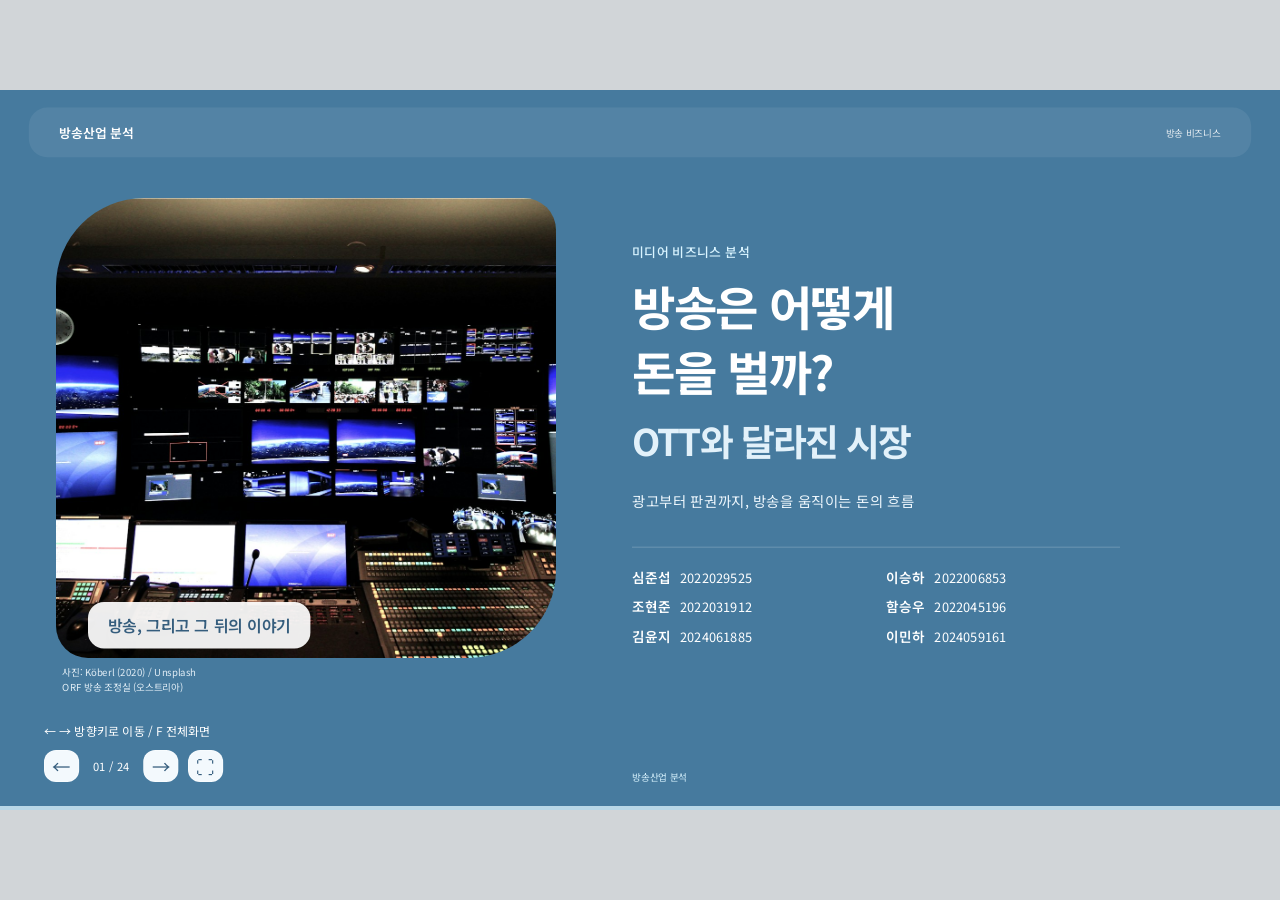
==== index.html @ 70ccd199 "Apply faculty feedback to broadcast players and market issues" ====
<!doctype html>
<html lang="ko">
<head>
  <meta charset="utf-8">
  <meta name="viewport" content="width=device-width, initial-scale=1">
  <title>방송산업의 수익구조 변화와 OTT 전환</title>
  <link rel="stylesheet" href="styles.css">
</head>
<body>
<main class="deck" id="deck">
  <section class="slide cover active">
    <div class="topbar"><span class="tab">방송산업 분석</span><span class="address">방송 비즈니스</span></div>
    <div class="titlebox"><div class="eyebrow">미디어 비즈니스 분석</div><div class="rule" style="background:#baf0da"></div><h1>방송은 어떻게<br>돈을 벌까?<br><span class="mint">OTT와 달라진 시장</span></h1><p class="lead" style="margin-top:2.5vh">광고부터 판권까지, 방송을 움직이는 돈의 흐름</p><div class="members"><span><b>심준섭</b>2022029525</span><span><b>이승하</b>2022006853</span><span><b>조현준</b>2022031912</span><span><b>함승우</b>2022045196</span><span><b>김윤지</b>2024061885</span><span><b>이민하</b>2024059161</span></div></div>
    <p class="image-credit"><a href="https://unsplash.com/photos/black-laptop-computer-turned-on-near-black-flat-screen-computer-monitor-2836IR07ocg" target="_blank" rel="noopener noreferrer">사진: Köberl (2020) / Unsplash</a><span>ORF 방송 조정실 (오스트리아)</span></p><div class="footer"><span>방송산업 분석</span></div>
  </section>

  <section class="slide hook">
    <div class="topbar"><span class="tab">방송을 움직이는 돈</span><span class="address">방송 비즈니스</span></div>
    <div class="hookgrid"><div><div class="eyebrow">먼저 두 숫자를 볼까요?</div><div class="rule"></div><h2>우리가 보는 방송,<br><span class="teal">돈은 누가</span> 내고 있을까?</h2><p class="question">넷플릭스 매출과 지상파 광고매출을 나란히 놓으면,<br>달라진 방송시장의 규모가 보입니다.</p></div><div class="numbers"><div class="stat net"><div class="label">2024 넷플릭스코리아 매출</div><div class="value">8,997억</div></div><div class="stat"><div class="label">2024 지상파 전체 광고매출</div><div class="value">8,354억</div></div><p class="arrow-note">플랫폼 전체 매출과 방송사의 광고매출을 비교한 수치.<br>동일한 매출 항목의 시장점유율 비교는 아님.</p></div></div>
    <p class="slide-source">자료: <a href="https://v.daum.net/v/4CTi6z9HYG" target="_blank" rel="noopener noreferrer">윤지혜 (2025)</a>; <a href="https://www.kmcc.go.kr/download.do?fileSeq=61499" target="_blank" rel="noopener noreferrer">방송통신위원회 (2025, p. 4)</a>. 전체 매출과 광고매출은 서로 다른 항목입니다.</p><div class="footer"><span>방송산업 분석</span><strong>02</strong></div>
  </section>

  <section class="slide agenda">
    <div class="topbar"><span class="tab">발표 순서</span><span class="address">방송 비즈니스</span></div>
    <div class="eyebrow">방송을 이해하는 네 가지 질문</div><div class="rule"></div><h2>오늘은 이 순서로<br>살펴보겠습니다</h2>
    <div class="agenda-row"><div class="agenda-card primary"><div class="index">01</div><h3>수익구조 분석</h3><p>시청자와 광고주의 돈이 제작자에게 가기까지</p><span class="minutes">04:00 / 40 POINTS</span></div><div class="agenda-card"><div class="index">02</div><h3>Key Players</h3><p>지상파, 종편, 상업채널은 어떻게 경쟁할까?</p><span class="minutes">02:30 / 30 POINTS</span></div><div class="agenda-card"><div class="index">03</div><h3>시장 이슈</h3><p>OTT 성장과 광고 감소, 제작 투자 부담</p><span class="minutes">02:00 / 20 POINTS</span></div><div class="agenda-card"><div class="index">04</div><h3>결론</h3><p>방송사가 앞으로 풀어야 할 숙제</p><span class="minutes">00:30 / 10 POINTS</span></div></div>
    <p class="image-credit"><a href="https://unsplash.com/photos/a-person-holding-a-cell-phone-and-a-remote-control-UsEIMmEU57o" target="_blank" rel="noopener noreferrer">사진: Żerdzicki (2024) / Unsplash</a><span>리모컨과 휴대전화</span></p><div class="footer"><span>방송산업 분석</span><strong>03</strong></div>
  </section>

  <section class="slide section">
    <div class="topbar"><span class="tab">01 수익구조</span><span class="address">방송 비즈니스</span></div><div class="eyebrow">첫 번째 이야기</div><div class="rule" style="background:#baf0da"></div><h2>방송 한 편의 제작비는<br>어디에서 나올까?</h2><p>시청자가 내는 요금과 기업이 쓰는 광고비는<br>방송을 만드는 재원이 됩니다.<br>그 경로를 따라가 보겠습니다.</p><div class="score"><b>01</b><span>이야기</span></div><p class="image-credit"><a href="https://unsplash.com/photos/person-sitting-in-front-bookshelf-KieCLNzKoBo" target="_blank" rel="noopener noreferrer">사진: McGhee (2017) / Unsplash</a><span>다큐멘터리 촬영 현장</span></p><div class="footer"><span>방송산업 분석</span><strong>04</strong></div>
  </section>

  <section class="slide">
    <div class="topbar"><span class="tab">01 수익구조</span><span class="address">방송 비즈니스</span></div><div class="eyebrow">수익의 세 가지 원천</div><div class="rule"></div><h2>방송을 만드는 돈은<br><span class="teal">크게 세 곳</span>에서 온다</h2>
    <div class="three-cols"><div class="revenue-card"><div class="icon">01</div><h3>광고 매출</h3><p>기업은 시청자에게 제품을 알리기 위해<br>방송 광고를 구매합니다.</p><span class="pill">돈을 내는 주체 / 광고주</span></div><div class="revenue-card"><div class="icon">02</div><h3>수신료</h3><p>시청자가 낸 수신료는 공영방송의 프로그램과 공적 서비스를 지원합니다.</p><span class="pill">KBS / EBS / 월 2,500원</span></div><div class="revenue-card"><div class="icon">03</div><h3>콘텐츠 판매</h3><p>방송사가 만든 프로그램을 다른 채널이나 플랫폼에 제공하고 대가를 받습니다.</p><span class="pill">돈을 내는 주체 / 플랫폼, 바이어</span></div></div>
    <p class="slide-source">자료: <a href="https://www.kmcc.go.kr/download.do?fileSeq=61499" target="_blank" rel="noopener noreferrer">방송통신위원회 (2025)</a>; <a href="https://about.ebs.co.kr/kor/tv/fee?tabVal=ebs" target="_blank" rel="noopener noreferrer">한국교육방송공사 (n.d.)</a>; <a href="https://www.kobaco.co.kr/site/main/content/broad_ad_type" target="_blank" rel="noopener noreferrer">한국방송광고진흥공사 (n.d.)</a>. 지상파 중심으로 재구성.</p><div class="footer"><span>방송산업 분석</span><strong>05</strong></div>
  </section>

  <section class="slide">
    <div class="topbar"><span class="tab">01 수익구조</span><span class="address">방송 비즈니스</span></div><div class="eyebrow">광고비의 흐름</div><div class="rule"></div><h2>기업이 낸 광고비가<br><span class="teal">방송 제작비</span>가 되기까지</h2>
    <div class="flow-wrap"><div class="flow"><div class="node end"><b>소비자</b><span>상품 구매</span></div><div class="connector"><span class="money">구매대금</span></div><div class="node"><b>광고주</b><span>광고 예산</span></div><div class="connector"><span class="money">광고비</span></div><div class="node"><b>광고회사<br>미디어렙</b><span>제작 / 시간 구매</span></div><div class="connector"><span class="money">광고료 정산</span></div><div class="node"><b>방송사</b><span>광고 송출</span></div><div class="connector"><span class="money">제작비</span></div><div class="node end"><b>제작 생태계</b><span>제작사 / 작가 / 연기자</span></div></div><aside class="callout"><div class="eyebrow">Case / Live Sports</div><h3>월드컵 중계 광고</h3><div class="big">60억 + 34억</div><p>2026 북중미 월드컵 한국-체코전 지상파 광고 약 60억 원, 가상광고 약 34억 원이 조기 완판됐다는 보도 사례.</p></aside></div>
    <p class="slide-source">광고 흐름은 설명용 단순화: 기업 매출 전액이 광고비가 되는 것은 아닙니다. 사례: <a href="https://www.hani.co.kr/arti/society/media/1263031.html" target="_blank" rel="noopener noreferrer">전종휘 (2026)</a>.</p><div class="footer"><span>방송산업 분석</span><strong>06</strong></div>
  </section>

  <section class="slide">
    <div class="topbar"><span class="tab">01 수익구조</span><span class="address">방송 비즈니스</span></div><div class="eyebrow">수신료와 콘텐츠 대금</div><div class="rule"></div><h2>시청자가 낸 돈도<br><span class="teal">방송을 만드는 데</span> 쓰인다</h2>
    <div class="two-flow"><div class="flow-card"><h3>수신료가 방송사에 전달되는 과정</h3><div class="mini-flow"><div class="mini-node">TV 수상기<br>보유 가구</div><span class="mini-arrow">➜</span><div class="mini-node">한국전력<br>징수</div><span class="mini-arrow">➜</span><div class="mini-node">KBS / EBS</div><span class="mini-arrow">➜</span><div class="mini-node">제작 생태계</div></div><p>TV 수상기 보유 가구가 월 2,500원을 납부하는 구조. 광고와 달리 공적 서비스와<br>보편적 접근성을 뒷받침한다.</p></div><div class="flow-card"><h3>구독료가 콘텐츠 대금으로 이어지는 과정</h3><div class="mini-flow"><div class="mini-node">시청자<br>구독료 / VOD</div><span class="mini-arrow">➜</span><div class="mini-node">OTT / IPTV<br>케이블</div><span class="mini-arrow">➜</span><div class="mini-node">방송사<br>제작사</div><span class="mini-arrow">➜</span><div class="mini-node">창작자<br>정산</div></div><p>국내 재방송, VOD, 해외 방영권, 포맷 판매가 모두 하나의 콘텐츠 IP에서 파생된다.</p></div></div><div class="case-strip"><b>CASE / SBS × NETFLIX</b>　2025년부터 콘텐츠 공급 파트너십. 드라마, 예능, 교양과 기존 콘텐츠를 국내외로 유통하는 판권 수익 사례.</div>
    <p class="slide-source">자료: <a href="https://about.ebs.co.kr/kor/tv/fee?tabVal=ebs" target="_blank" rel="noopener noreferrer">한국교육방송공사 (n.d.)</a>; <a href="https://about.netflix.com/ko/news/netflix-and-sbs-strategic-partnership-to-expand-k-content-competitiveness" target="_blank" rel="noopener noreferrer">Netflix (2024)</a>. 위탁징수의 개념도이며 계약별 실제 정산 방식은 다릅니다.</p><div class="footer"><span>방송산업 분석</span><strong>07</strong></div>
  </section>

  <section class="slide ip-slide">
    <div class="topbar"><span class="tab">01 수익구조</span><span class="address">방송 비즈니스</span></div><div class="ip-grid"><div><div class="eyebrow">콘텐츠 권리와 수익</div><div class="rule"></div><h2>한 번 만든 프로그램은<br><span class="teal">여러 곳에서 수익을 낼 수 있다</span></h2><div class="compare"><div><b>광고</b><span>시청자에게 도달하는 대가</span></div><div><b>수신료</b><span>공영방송의 운영 재원</span></div><div><b>판권 / IP</b><span>한 콘텐츠를 여러 번 판매</span></div></div></div><div><div class="ip-disc">누가 IP를<br>보유하는가?</div><div class="quote" style="margin-top:2vh">콘텐츠의 권리를 가진 쪽이<br><em>다음 판매를 결정합니다.</em></div></div></div>
    <p class="slide-source">자료: <a href="https://www.kmcc.go.kr/download.do?fileSeq=60122" target="_blank" rel="noopener noreferrer">방송통신위원회 (2024b)</a>; <a href="https://about.netflix.com/ko/news/netflix-and-sbs-strategic-partnership-to-expand-k-content-competitiveness" target="_blank" rel="noopener noreferrer">Netflix (2024)</a>. 권리 범위에 따른 수익 해석은 팀 분석.</p><div class="footer"><span>방송산업 분석</span><strong>08</strong></div>
  </section>

  <section class="slide section players-opening">
    <div class="topbar"><span class="tab">02 주요 사업자</span><span class="address">방송 비즈니스</span></div><div class="eyebrow">두 번째 이야기</div><div class="rule" style="background:#baf0da"></div><h2>같은 TV 안에서<br>누가 경쟁하고 있을까?</h2><p>지상파, 종편, 상업채널을 중심으로<br>편성의 차이와 시청자 확보 전략을 살펴보겠습니다.</p><div class="score"><b>02</b><span>이야기</span></div><p class="image-credit"><a href="https://unsplash.com/photos/black-laptop-computer-turned-on-near-black-flat-screen-computer-monitor-2836IR07ocg" target="_blank" rel="noopener noreferrer">사진: Köberl (2020) / Unsplash</a><span>ORF 방송 조정실 (오스트리아)</span></p><div class="footer"><span>방송산업 분석</span><strong>09</strong></div>
  </section>

  <section class="slide feedback-slide "><div class="topbar"><span class="tab">02 주요 사업자</span><span class="address">방송 비즈니스</span></div><div class="eyebrow">분석 범위 / 채널을 운영하는 사업자</div><h2>방송사의 경쟁력은<br><span class="teal">무엇을 함께 편성하느냐</span>에서 갈린다</h2>
<table class="players-table"><thead><tr><th>구분과 대표 사업자</th><th>편성 방식</th><th>시청자를 만나는 전략</th></tr></thead><tbody>
<tr><th>지상파<span>KBS / MBC / SBS</span></th><td>보도, 교양, 오락을 폭넓게 편성</td><td>전국 단위의 방송망과<br>종합적인 프로그램 구성</td></tr>
<tr><th>종합편성채널<span>TV조선 / JTBC / 채널A / MBN</span></th><td>뉴스부터 드라마와 예능까지<br><b>여러 장르를 한 채널에 종합 편성</b></td><td>전문채널과 달리 폭넓은 편성이 가능<br>시간대마다 다른 시청 수요에 대응</td></tr>
<tr><th>일반 상업채널<span>예: CJ ENM의 tvN / Mnet / OCN</span></th><td>엔터테인먼트 또는<br>장르와 시청층에 초점을 둔 편성</td><td>콘텐츠의 개성과 타깃 시청층을<br>광고 가치로 연결</td></tr>
</tbody></table><p class="scope-note">이번 발표는 방송사와 채널에 집중합니다. IPTV, 케이블 플랫폼, OTT 사업자 비교는 유료방송 발표와 구분합니다.</p><p class="slide-source">자료: <a href="https://jtbc.co.kr/company" target="_blank" rel="noopener noreferrer">JTBC (n.d.)</a>; <a href="https://imffectc.cjenm.com/solution/broadcast" target="_blank" rel="noopener noreferrer">CJ ENM (n.d.)</a>; <a href="https://open.kbs.co.kr/index.html?stype=introduce" target="_blank" rel="noopener noreferrer">한국방송공사 (n.d.-a)</a>. 여기서 일반 상업채널은 종편을 제외한 PP의 예시입니다. 지상파도 종합 편성을 합니다.</p><div class="footer"><span>방송산업 분석</span><strong>10</strong></div></section>

  <section class="slide feedback-slide share-slide"><div class="topbar"><span class="tab">02 주요 사업자</span><span class="address">방송 비즈니스</span></div><div class="eyebrow">2024년 / 사업자 단위 시청점유율</div><h2>채널 하나의 시청률이 아니라,<br><span class="teal">사업자별로 합산한 지표입니다</span></h2>
<div class="share-layout"><div><svg class="chart-svg" viewBox="0 0 920 390" role="img" aria-label="2024년 사업자 단위 시청점유율. KBS는 1TV와 2TV를 포함하며 단일 채널 시청률이 아닙니다."><path class="grid" d="M 140 25 V 370"/><text class="tick" x="140" y="16" text-anchor="middle">0%</text><path class="grid" d="M 270 25 V 370"/><text class="tick" x="270" y="16" text-anchor="middle">5%</text><path class="grid" d="M 400 25 V 370"/><text class="tick" x="400" y="16" text-anchor="middle">10%</text><path class="grid" d="M 530 25 V 370"/><text class="tick" x="530" y="16" text-anchor="middle">15%</text><path class="grid" d="M 660 25 V 370"/><text class="tick" x="660" y="16" text-anchor="middle">20%</text><path class="grid" d="M 790 25 V 370"/><text class="tick" x="790" y="16" text-anchor="middle">25%</text><text x="118" y="53" text-anchor="end">KBS 전체</text><rect rx="11" x="140" y="32" width="542.4119999999999" height="27" fill="#155775"/><text class="value" x="695.4119999999999" y="53">20.862</text><text x="118" y="96" text-anchor="end">CJ ENM 전체</text><rect rx="11" x="140" y="75" width="288.392" height="27" fill="#40b6dc"/><text class="value" x="441.392" y="96">11.092</text><text x="118" y="139" text-anchor="end">MBC</text><rect rx="11" x="140" y="118" width="285.428" height="27" fill="#40b6dc"/><text class="value" x="438.428" y="139">10.978</text><text x="118" y="182" text-anchor="end">SBS</text><rect rx="11" x="140" y="161" width="196.29999999999998" height="27" fill="#40b6dc"/><text class="value" x="349.29999999999995" y="182">7.550</text><text x="118" y="225" text-anchor="end">TV조선</text><rect rx="11" x="140" y="204" width="193.466" height="27" fill="#40b6dc"/><text class="value" x="346.466" y="225">7.441</text><text x="118" y="268" text-anchor="end">JTBC</text><rect rx="11" x="140" y="247" width="159.76999999999998" height="27" fill="#40b6dc"/><text class="value" x="312.77" y="268">6.145</text><text x="118" y="311" text-anchor="end">채널A</text><rect rx="11" x="140" y="290" width="126.80199999999999" height="27" fill="#40b6dc"/><text class="value" x="279.802" y="311">4.877</text><text x="118" y="354" text-anchor="end">MBN</text><rect rx="11" x="140" y="333" width="123.60399999999998" height="27" fill="#40b6dc"/><text class="value" x="276.604" y="354">4.754</text></svg><p class="chart-source">KBS: KBS1과 KBS2 포함　CJ ENM: tvN과 Mnet 등 여러 채널 포함<br>특수관계자와 지분 관계 등을 반영한 공표값. 신문 소유 사업자는 구독률 환산분도 반영.</p></div><aside class="share-explainer"><h3>KBS 전체 20.862%의 뜻</h3><div class="channel-pair"><span>KBS1</span><b>+</b><span>KBS2</span></div><p>두 채널을 포함하고<br>관계사 등을 반영한 사업자 수치</p><div class="fine-rule"></div><h3>이렇게 읽으면 안 됩니다</h3><p>“KBS 채널 하나의 시청률이<br>MBC의 약 두 배다.”</p><small>2024년 채널별 분리값은 확보 자료에서 확인되지 않아 추정하지 않았습니다.</small></aside></div><p class="slide-source">자료: <a href="https://www.kmcc.go.kr/user.do?mode=view&amp;page=A05030000&amp;boardId=1113&amp;boardSeq=68500" target="_blank" rel="noopener noreferrer">방송미디어통신위원회 (2026)</a>. 2024년 주요 8개 사업자. 시청률과 시청점유율, 채널과 사업자는 서로 다른 비교 단위입니다.</p><div class="footer"><span>방송산업 분석</span><strong>11</strong></div></section>

  <section class="slide feedback-slide "><div class="topbar"><span class="tab">02 주요 사업자</span><span class="address">방송 비즈니스</span></div><div class="eyebrow">지상파 / 같은 방송사 안에서도 다른 역할</div><h2>KBS1과 KBS2는<br><span class="teal">편성도, 광고 운영도 다릅니다</span></h2>
<div class="kbs-comparison"><article><span class="channel-label">KBS1</span><h3>공적 정보와 보편적 서비스</h3><p>보도와 시사정보, 교양과 다큐멘터리 등<br>국가기간 채널의 역할에 무게</p><div class="channel-fact"><b>상업광고 없음</b><span>1994년부터 1TV 광고 폐지</span></div></article><article><span class="channel-label">KBS2</span><h3>대중적인 드라마와 예능</h3><p>오락과 문화 콘텐츠를 중심으로<br>폭넓은 시청층을 만나는 채널</p><div class="channel-fact"><b>광고 편성</b><span>공영방송 안에서 광고 수익도 확보</span></div></article></div>
<div class="broadcast-bridge"><b>MBC / SBS</b><p>보도, 교양, 드라마와 예능을 함께 편성하는 경쟁자입니다.<br>지상파끼리도 프로그램의 흥행과 광고, 콘텐츠 판매 수익을 놓고 경쟁합니다.</p></div><p class="slide-source">자료: <a href="https://open.kbs.co.kr/index.html?stype=introduce" target="_blank" rel="noopener noreferrer">한국방송공사 (n.d.-a)</a>; <a href="https://open.kbs.co.kr/index.html?sname=kbs&amp;stype=broadcast" target="_blank" rel="noopener noreferrer">한국방송공사 (n.d.-b)</a>; <a href="https://www.kmcc.go.kr/download.do?fileSeq=61499" target="_blank" rel="noopener noreferrer">방송통신위원회 (2025)</a>. 채널의 중심 성격이며 특정 장르만 편성한다는 뜻은 아닙니다.</p><div class="footer"><span>방송산업 분석</span><strong>12</strong></div></section>

  <section class="slide feedback-slide "><div class="topbar"><span class="tab">02 주요 사업자</span><span class="address">방송 비즈니스</span></div><div class="eyebrow">종편과 일반 PP / 편성의 폭과 타깃의 차이</div><h2>종편은 여러 장르를 묶고,<br><span class="teal">상업채널은 각자의 색깔을 만듭니다</span></h2>
<div class="channel-strategies"><article><h3>종합편성채널</h3><div class="brand-line"><span>TV조선</span><span>JTBC</span><span>채널A</span><span>MBN</span></div><div class="genre-line"><span>보도</span><span>교양</span><span>드라마</span><span>예능</span></div><p>한 채널 안에서 다양한 장르를 편성할 수 있습니다.<br>장르별 흥행작과 시간대 편성을 조합해 경쟁합니다.</p><small>종편을 뉴스나 시사 전문채널로 분류하지 않습니다.</small></article><article><h3>일반 상업채널 / CJ ENM의 예</h3><div class="channel-example"><b>tvN</b><span>드라마와 예능 중심의 엔터테인먼트</span></div><div class="channel-example"><b>Mnet</b><span>음악과 오디션 콘텐츠</span></div><div class="channel-example"><b>OCN</b><span>영화 중심의 편성</span></div><p>서로 다른 장르와 시청층을 채널별로 공략하고,<br>그 타깃에 맞는 광고 상품을 제안합니다.</p></article></div><p class="slide-source">자료: <a href="https://jtbc.co.kr/company" target="_blank" rel="noopener noreferrer">JTBC (n.d.)</a>; <a href="https://imffectc.cjenm.com/solution/broadcast" target="_blank" rel="noopener noreferrer">CJ ENM (n.d.)</a>. 편성 범위와 타깃 전략을 비교한 팀 분석. ‘종합 엔터테인먼트’와 종합편성채널은 다른 개념입니다.</p><div class="footer"><span>방송산업 분석</span><strong>13</strong></div></section>

  <section class="slide section">
    <div class="topbar"><span class="tab">03 시장의 변화</span><span class="address">방송 비즈니스</span></div><div class="eyebrow">세 번째 이야기</div><div class="rule" style="background:#baf0da"></div><h2>방송사가 돈을 벌기<br>어려워진 이유는?</h2><p>OTT 이용이 늘어난 환경에서<br>광고와 제작 투자는 어떻게 달라지고 있을까요?</p><div class="score"><b>03</b><span>이야기</span></div><p class="image-credit"><a href="https://unsplash.com/photos/person-watching-video-on-smartphone-screen-of-smartphone-2WRks8M4eIc" target="_blank" rel="noopener noreferrer">사진: Detail .co (2025) / Unsplash</a><span>휴대전화 영상 편집</span></p><div class="footer"><span>방송산업 분석</span><strong>14</strong></div>
  </section>

  <section class="slide feedback-slide "><div class="topbar"><span class="tab">03 시장 이슈</span><span class="address">방송 비즈니스</span></div><div class="eyebrow">01 / OTT 성장</div><h2>TV 밖으로 넓어진 시청 선택지,<br><span class="teal">방송사의 경쟁 범위도 넓어집니다</span></h2>
<div class="issue-detail"><div><h3>OTT 이용률은 계속 늘었습니다</h3><svg class="chart-svg" viewBox="0 0 760 360" role="img" aria-label="OTT 이용률 2022년 72.0%, 2023년 77.0%, 2024년 79.2%."><path class="grid" d="M 70 305 H 735"/><text x="52" y="310" text-anchor="end" class="tick">0%</text><path class="grid" d="M 70 242.5 H 735"/><text x="52" y="247.5" text-anchor="end" class="tick">25%</text><path class="grid" d="M 70 180 H 735"/><text x="52" y="185" text-anchor="end" class="tick">50%</text><path class="grid" d="M 70 117.5 H 735"/><text x="52" y="122.5" text-anchor="end" class="tick">75%</text><path class="grid" d="M 70 55 H 735"/><text x="52" y="60" text-anchor="end" class="tick">100%</text><rect x="140" y="125" width="100" height="180" rx="16" fill="#40b6dc"/><text x="190" y="110" text-anchor="middle" class="value">72.0%</text><text x="190" y="342" text-anchor="middle">2022년</text><rect x="340" y="112.5" width="100" height="192.5" rx="16" fill="#40b6dc"/><text x="390" y="97.5" text-anchor="middle" class="value">77.0%</text><text x="390" y="342" text-anchor="middle">2023년</text><rect x="540" y="107" width="100" height="198" rx="16" fill="#155775"/><text x="590" y="92" text-anchor="middle" class="value">79.2%</text><text x="590" y="342" text-anchor="middle">2024년</text></svg><p class="chart-source">전체 응답자 중 OTT 이용 경험 비율. 유료 구독률이나 특정 OTT의 점유율이 아닙니다.</p></div><article class="issue-reading"><span class="issue-tag">방송사에 생긴 변화</span><h3>시청자의 시간도,<br>콘텐츠를 사는 곳도 달라집니다</h3><p>시청자는 방송 시간표 외에도<br>원하는 콘텐츠를 골라 볼 수 있습니다.</p><p>OTT는 시청시간을 놓고 경쟁하면서도<br>방송 프로그램을 구매하는 거래 상대입니다.</p><div class="issue-next">그래서 다음 질문은<br><b>“TV 광고의 가치는 어떻게 달라질까?”</b></div></article></div><p class="slide-source">자료: <a href="https://www.kmcc.go.kr/user.do?mode=view&amp;page=A05030000&amp;boardId=1113&amp;boardSeq=64951" target="_blank" rel="noopener noreferrer">방송통신위원회 (2024a)</a>; <a href="https://www.kmcc.go.kr/download.do?fileSeq=60122" target="_blank" rel="noopener noreferrer">방송통신위원회 (2024b, pp. 18–20)</a>. OTT 성장은 배경이며 아래 재무 변화의 단일 원인으로 단정하지 않습니다.</p><div class="footer"><span>방송산업 분석</span><strong>15</strong></div></section>

  <section class="slide feedback-slide "><div class="topbar"><span class="tab">03 시장 이슈</span><span class="address">방송 비즈니스</span></div><div class="eyebrow">02 / 방송 광고 감소</div><h2>시청자를 모아 광고를 팔던 모델이<br><span class="teal">수입 감소에 직면했습니다</span></h2>
<div class="issue-detail"><div><h3>2023년과 2024년 광고매출 비교</h3><div class="legend"><span><i class="alt"></i>2023년</span><span><i></i>2024년</span></div><svg class="chart-svg" viewBox="0 0 820 365" role="img" aria-label="광고매출. 지상파 2023년 9273억원, 2024년 8354억원. PP 2023년 13600억원, 2024년 12541억원."><path class="grid" d="M 120 45 V 310"/><text class="tick" x="120" y="27" text-anchor="middle">0</text><path class="grid" d="M 310 45 V 310"/><text class="tick" x="310" y="27" text-anchor="middle">5,000</text><path class="grid" d="M 500 45 V 310"/><text class="tick" x="500" y="27" text-anchor="middle">10,000</text><path class="grid" d="M 690 45 V 310"/><text class="tick" x="690" y="27" text-anchor="middle">15,000</text><text x="95" y="115" text-anchor="end">지상파</text><rect x="120" y="60" width="352.37399999999997" height="38" rx="12" fill="#40b6dc"/><text x="482.37399999999997" y="86" class="value">9,273</text><rect x="120" y="110" width="317.452" height="38" rx="12" fill="#155775"/><text x="447.452" y="136" class="value">8,354</text><text x="95" y="260" text-anchor="end">PP</text><rect x="120" y="205" width="516.8" height="38" rx="12" fill="#40b6dc"/><text x="646.8" y="231" class="value">13,600</text><rect x="120" y="255" width="476.558" height="38" rx="12" fill="#155775"/><text x="606.558" y="281" class="value">12,541</text><text x="120" y="345">단위: 억원</text></svg><p class="chart-source">PP는 종편을 포함한 방송채널사용사업자 전체입니다. 두 범주의 감소율을 합산하지 않습니다.</p></div><article class="issue-reading"><div class="dual-metrics"><div><span>지상파</span><b>−9.9<small>%</small></b></div><div><span>PP</span><b>−7.8<small>%</small></b></div></div><h3>방송사는 무엇을 바꿀 수 있을까?</h3><p>광고의 도달력과 타깃 가치를 높이고,<br>협찬과 콘텐츠 판매도 함께 검토해야 합니다.</p><div class="issue-next">다만, 광고비는 경기와 광고주 예산,<br>편성 성과 등 여러 요인의 영향을 받습니다.</div></article></div><p class="slide-source">자료: <a href="https://www.kmcc.go.kr/download.do?fileSeq=61499" target="_blank" rel="noopener noreferrer">방송통신위원회 (2025, p. 4)</a>. 2024 회계연도. 대응 방향은 팀 분석이며 OTT와 광고매출 사이의 인과효과를 추정한 그래프가 아닙니다.</p><div class="footer"><span>방송산업 분석</span><strong>16</strong></div></section>

  <section class="slide feedback-slide "><div class="topbar"><span class="tab">03 시장 이슈</span><span class="address">방송 비즈니스</span></div><div class="eyebrow">03 / 제작 투자 부담</div><h2>프로그램 경쟁은 계속되지만,<br><span class="teal">투자 여력은 사업자마다 다릅니다</span></h2>
<div class="issue-detail"><div class="production-panel"><h3>2024년 프로그램 제작비 증감</h3><p>전년 대비 / 범주별 총액</p><div class="production-row"><span>지상파</span><b>−6.4<small>%</small></b><em>2조 6,550억원</em></div><div class="production-row"><span>PP</span><b>+7.4<small>%</small></b><em>2조 5,468억원</em></div><p class="chart-source">‘모든 방송사의 제작비가 늘었다’고 볼 수 없습니다.<br>총제작비 변화는 작품 한 편의 제작 단가 변화와도 다릅니다.</p></div><article class="issue-reading"><span class="issue-tag">수익과 투자의 균형</span><h3>새 작품에 투자할 돈을<br>어떻게 마련할까?</h3><div class="decision-step"><b>1</b><p>광고 수입이 줄면<br>자체 재원으로 투자할 부담이 커집니다.</p></div><div class="decision-step"><b>2</b><p>시청자를 붙잡으려면<br>매력적인 프로그램도 계속 필요합니다.</p></div><div class="decision-step"><b>3</b><p>공동제작과 선판매, 편성 조정 등<br>투자 위험을 나눌 방법을 검토해야 합니다.</p></div></article></div><p class="slide-source">자료: <a href="https://www.kmcc.go.kr/download.do?fileSeq=61499" target="_blank" rel="noopener noreferrer">방송통신위원회 (2025, pp. 7–8)</a>; <a href="https://www.kmcc.go.kr/download.do?fileSeq=60122" target="_blank" rel="noopener noreferrer">방송통신위원회 (2024b)</a>. PP 전체 기준이며 개별 채널의 증감을 의미하지 않습니다. 대응 방향은 팀 분석.</p><div class="footer"><span>방송산업 분석</span><strong>17</strong></div></section>

  <section class="slide closing">
    <div class="topbar"><span class="tab">마무리</span><span class="address">방송 비즈니스</span></div><div class="eyebrow">오늘 발표의 결론</div><div class="rule" style="background:#baf0da"></div><h2>좋은 프로그램을 만들고,<br><span style="color:#baf0da">시청자를 계속 만나려면</span></h2><div class="path"><div>시청자 시간<br><b>TV → OTT 이동</b></div><span>➜</span><div>광고 중심 모델<br><b>수익성 약화</b></div><span>➜</span><div>제작 투자<br><b>수익과 비용의 균형</b></div><span>➜</span><div>방송사의 과제<br><b>편성 차별화와 재원 다변화</b></div></div><p class="lead" style="color:#ddf1ec;margin-top:5vh">채널의 강점을 분명히 하고, 수입원을 넓히며,<br>지속 가능한 제작 투자를 이어가야 합니다.</p><p class="image-credit"><a href="https://unsplash.com/photos/a-person-edits-video-on-a-computer-25OWIrAtGMM" target="_blank" rel="noopener noreferrer">사진: Eusébio (2025) / Unsplash</a><span>영상 편집 작업</span></p><div class="footer"><span>방송산업 분석</span><strong>18</strong></div>
  </section>

  <section class="slide reference-slide"><div class="topbar"><span class="tab">참고문헌</span><span class="address">APA 7th edition</span></div><div class="eyebrow">발표 뒤에 확인하는 자료</div><h2>자료 출처 <span class="muted">1 / 3</span></h2><div class="apa-list"><p id="ref-share">방송미디어통신위원회. (2026, April 20). <i>‘24년도 방송사업자 시청점유율 산정결과 발표</i> [보도자료]. <a href="https://www.kmcc.go.kr/user.do?mode=view&amp;page=A05030000&amp;boardId=1113&amp;boardSeq=68500" target="_blank" rel="noopener noreferrer">https://www.kmcc.go.kr/user.do?mode=view&amp;page=A05030000&amp;boardId=1113&amp;boardSeq=68500</a></p><p id="ref-usage">방송통신위원회. (2024a, December 30). <i>방통위, 「2024 방송매체 이용행태조사」 결과 발표</i> [보도자료]. <a href="https://www.kmcc.go.kr/user.do?mode=view&amp;page=A05030000&amp;boardId=1113&amp;boardSeq=64951" target="_blank" rel="noopener noreferrer">https://www.kmcc.go.kr/user.do?mode=view&amp;page=A05030000&amp;boardId=1113&amp;boardSeq=64951</a></p><p id="ref-ott">방송통신위원회. (2024b, December). <i>OTT 관련 주요 현황 및 방송시장 영향분석 결과</i> [보고서]. <a href="https://www.kmcc.go.kr/download.do?fileSeq=60122" target="_blank" rel="noopener noreferrer">https://www.kmcc.go.kr/download.do?fileSeq=60122</a></p><p id="ref-finance">방송통신위원회. (2025, June 30). <i>2024년 방송사업매출 전년 대비 0.9% 감소한 18조 8,042억원</i> [보도자료]. <a href="https://www.kmcc.go.kr/download.do?fileSeq=61499" target="_blank" rel="noopener noreferrer">https://www.kmcc.go.kr/download.do?fileSeq=61499</a></p><p id="ref-sales">윤지혜. (2025, April 14). 넷플릭스 韓 매출 '1조' 육박…티빙, 웨이브는 적자 축소에 안간힘. <i>머니투데이</i>. <a href="https://v.daum.net/v/4CTi6z9HYG" target="_blank" rel="noopener noreferrer">https://v.daum.net/v/4CTi6z9HYG</a></p></div><div class="footer"><span>본문의 저자와 연도 표기에 대응하는 전체 서지정보</span><strong>19</strong></div></section>

  <section class="slide reference-slide"><div class="topbar"><span class="tab">참고문헌</span><span class="address">APA 7th edition</span></div><div class="eyebrow">발표 뒤에 확인하는 자료</div><h2>자료 출처 <span class="muted">2 / 3</span></h2><div class="apa-list"><p id="ref-sports">전종휘. (2026, June 11). KBS, 체코전 광고 60억원 완판…지상파 월드컵 유일 중계 효과?. <i>한겨레</i>. <a href="https://www.hani.co.kr/arti/society/media/1263031.html" target="_blank" rel="noopener noreferrer">https://www.hani.co.kr/arti/society/media/1263031.html</a></p><p id="ref-fee">한국교육방송공사. (n.d.). <i>EBS와 TV수신료</i>. <a href="https://about.ebs.co.kr/kor/tv/fee?tabVal=ebs" target="_blank" rel="noopener noreferrer">https://about.ebs.co.kr/kor/tv/fee?tabVal=ebs</a></p><p id="ref-kbs">한국방송공사. (n.d.-a). <i>KBS소개</i>. <a href="https://open.kbs.co.kr/index.html?stype=introduce" target="_blank" rel="noopener noreferrer">https://open.kbs.co.kr/index.html?stype=introduce</a></p><p id="ref-kbstv">한국방송공사. (n.d.-b). <i>방송</i>. <a href="https://open.kbs.co.kr/index.html?sname=kbs&amp;stype=broadcast" target="_blank" rel="noopener noreferrer">https://open.kbs.co.kr/index.html?sname=kbs&amp;stype=broadcast</a></p></div><div class="footer"><span>본문의 저자와 연도 표기에 대응하는 전체 서지정보</span><strong>20</strong></div></section>

  <section class="slide reference-slide"><div class="topbar"><span class="tab">참고문헌</span><span class="address">APA 7th edition</span></div><div class="eyebrow">발표 뒤에 확인하는 자료</div><h2>자료 출처 <span class="muted">3 / 3</span></h2><div class="apa-list"><p id="ref-ad">한국방송광고진흥공사. (n.d.). <i>방송광고 유형</i>. <a href="https://www.kobaco.co.kr/site/main/content/broad_ad_type" target="_blank" rel="noopener noreferrer">https://www.kobaco.co.kr/site/main/content/broad_ad_type</a></p><p id="ref-cj">CJ ENM. (n.d.). <i>방송 솔루션</i>. <a href="https://imffectc.cjenm.com/solution/broadcast" target="_blank" rel="noopener noreferrer">https://imffectc.cjenm.com/solution/broadcast</a></p><p id="ref-jtbc">JTBC. (n.d.). <i>JTBC 소개</i>. <a href="https://jtbc.co.kr/company" target="_blank" rel="noopener noreferrer">https://jtbc.co.kr/company</a></p><p id="ref-partner">Netflix. (2024, December 20). <i>넷플릭스-SBS, 전략적 파트너십 체결로 K-콘텐츠 경쟁력 확대 ‘맞손’</i> [보도자료]. <a href="https://about.netflix.com/ko/news/netflix-and-sbs-strategic-partnership-to-expand-k-content-competitiveness" target="_blank" rel="noopener noreferrer">https://about.netflix.com/ko/news/netflix-and-sbs-strategic-partnership-to-expand-k-content-competitiveness</a></p></div><div class="footer"><span>본문의 저자와 연도 표기에 대응하는 전체 서지정보</span><strong>21</strong></div></section>

  <section class="slide reference-slide"><div class="topbar"><span class="tab">참고문헌</span><span class="address">APA 7th edition</span></div><div class="eyebrow">발표 뒤에 확인하는 자료</div><h2>사진 출처 <span class="muted">1 / 2</span></h2><div class="apa-list"><p id="ref-p14">Detail .co. (2025, December 2). <i>Person watching video on smartphone screen of smartphone</i> [사진]. Unsplash. <a href="https://unsplash.com/photos/person-watching-video-on-smartphone-screen-of-smartphone-2WRks8M4eIc" target="_blank" rel="noopener noreferrer">https://unsplash.com/photos/person-watching-video-on-smartphone-screen-of-smartphone-2WRks8M4eIc</a></p><p id="ref-p16">Eusébio, A. (2025, June 8). <i>A person edits video on a computer</i> [사진]. Unsplash. <a href="https://unsplash.com/photos/a-person-edits-video-on-a-computer-25OWIrAtGMM" target="_blank" rel="noopener noreferrer">https://unsplash.com/photos/a-person-edits-video-on-a-computer-25OWIrAtGMM</a></p><p id="ref-p01">Köberl, F. (2020, May 11). <i>Black laptop computer turned on near black flat screen computer monitor</i> [사진]. Unsplash. <a href="https://unsplash.com/photos/black-laptop-computer-turned-on-near-black-flat-screen-computer-monitor-2836IR07ocg" target="_blank" rel="noopener noreferrer">https://unsplash.com/photos/black-laptop-computer-turned-on-near-black-flat-screen-computer-monitor-2836IR07ocg</a></p></div><div class="footer"><span>본문의 저자와 연도 표기에 대응하는 전체 서지정보</span><strong>22</strong></div></section>

  <section class="slide reference-slide"><div class="topbar"><span class="tab">참고문헌</span><span class="address">APA 7th edition</span></div><div class="eyebrow">발표 뒤에 확인하는 자료</div><h2>사진 출처 <span class="muted">2 / 2</span></h2><div class="apa-list"><p id="ref-p04">McGhee, S. (2017, June 9). <i>Person sitting in front bookshelf</i> [사진]. Unsplash. <a href="https://unsplash.com/photos/person-sitting-in-front-bookshelf-KieCLNzKoBo" target="_blank" rel="noopener noreferrer">https://unsplash.com/photos/person-sitting-in-front-bookshelf-KieCLNzKoBo</a></p><p id="ref-p03">Żerdzicki, J. (2024, December 23). <i>A person holding a cell phone and a remote control</i> [사진]. Unsplash. <a href="https://unsplash.com/photos/a-person-holding-a-cell-phone-and-a-remote-control-UsEIMmEU57o" target="_blank" rel="noopener noreferrer">https://unsplash.com/photos/a-person-holding-a-cell-phone-and-a-remote-control-UsEIMmEU57o</a></p></div><div class="footer"><span>본문의 저자와 연도 표기에 대응하는 전체 서지정보</span><strong>23</strong></div></section>

  <section class="slide eod"><div class="topbar"><span class="tab">방송산업 분석</span><span class="address">미디어 비즈니스</span></div><div class="eod-content"><p>시청해 주셔서 감사합니다</p><h2>E.O.D</h2><span>방송, 그리고 그 뒤의 이야기</span></div><div class="footer"><span>심준섭 / 이승하 / 조현준 / 함승우 / 김윤지 / 이민하</span><strong>24</strong></div></section>

<div class="hint">← → 방향키로 이동 / F 전체화면</div><div class="controls"><button id="prev" title="이전">←</button><span class="counter" id="counter">01 / 24</span><button id="next" title="다음">→</button><button id="full" title="전체화면">⛶</button></div>
</main>
<script>
  const slides=[...document.querySelectorAll('.slide')]; let current=0;
  const counter=document.getElementById('counter');
  const controls=document.querySelector('.controls'); const hint=document.querySelector('.hint');
  function fit(){document.documentElement.style.setProperty('--scale',Math.min(window.innerWidth/1600,window.innerHeight/900));}
  window.addEventListener('resize',fit);fit();
  function show(n){current=Math.max(0,Math.min(n,slides.length-1));slides.forEach((s,i)=>{s.classList.toggle('active',i===current);s.setAttribute('aria-hidden',i!==current);});counter.textContent=String(current+1).padStart(2,'0')+' / '+String(slides.length).padStart(2,'0');const onCover=current===0;controls.classList.toggle('hidden',!onCover);hint.classList.toggle('hidden',!onCover);controls.inert=!onCover;}
  document.getElementById('prev').onclick=()=>show(current-1);document.getElementById('next').onclick=()=>show(current+1);
  async function fullscreen(){try{if(!document.fullscreenElement)await document.documentElement.requestFullscreen();else await document.exitFullscreen();}catch{hint.textContent='전체화면이 제한된 브라우저에서는 F11을 눌러주세요.';}}
  document.getElementById('full').onclick=fullscreen;
  document.addEventListener('keydown',e=>{if(['ArrowRight','PageDown',' '].includes(e.key)){if(e.key===' '&&e.target.tagName==='BUTTON')return;e.preventDefault();show(current+1)}if(['ArrowLeft','PageUp'].includes(e.key)){e.preventDefault();show(current-1)}if(e.key.toLowerCase()==='f')fullscreen();if(e.key==='Home')show(0);if(e.key==='End')show(slides.length-1)});
  let touchStart=0;document.addEventListener('touchstart',e=>touchStart=e.changedTouches[0].screenX);document.addEventListener('touchend',e=>{const d=e.changedTouches[0].screenX-touchStart;if(Math.abs(d)>60)show(current+(d<0?1:-1))});
  show(0);
</script>
</body>
</html>
---- styles.css ----
@import url('https://fonts.googleapis.com/css2?family=Noto+Sans+KR:wght@400;500;600;700;800;900&display=swap');

:root{--blue:#218dbb;--cyan:#40b6dc;--deep:#155775;--ink:#263746;--muted:#6b7b86;--line:#dce6ec;--teal:var(--blue);--mint:var(--cyan);--coral:var(--deep)}
*{box-sizing:border-box}body{margin:0;background:#d1d5d8;color:var(--ink);font-family:'Noto Sans KR','Malgun Gothic',sans-serif;overflow:hidden}button{font:inherit}h1,h2,h3,p{margin:0}h1,h2,h3{word-break:keep-all}h1{font-size:65px;line-height:1.27;letter-spacing:-3.5px}h2{font-size:47px;line-height:1.3;letter-spacing:-2.2px}h3{font-size:26px;line-height:1.4;letter-spacing:-1px}p{word-break:keep-all}a{color:var(--blue)}
.deck{width:1600px;height:900px;position:absolute;left:50%;top:50%;transform:translate(-50%,-50%) scale(var(--scale,1));transform-origin:center;overflow:hidden;background:#fff}
.slide{display:none;position:absolute;inset:0;padding:146px 95px 82px;background:white;border-bottom:10px solid var(--blue);overflow:hidden}.slide.active{display:flex;flex-direction:column;animation:appear .25s ease}@keyframes appear{from{opacity:.5}to{opacity:1}}
.topbar{position:absolute;top:0;left:0;right:0;height:98px;padding:0 95px;display:flex;align-items:center;justify-content:space-between;background:linear-gradient(90deg,rgba(13,57,82,.78),rgba(36,112,149,.68)),url('assets/architecture.jpg') center 42%/cover;color:white}.browser{display:none}.tab{font-size:18px;font-weight:700;letter-spacing:1px}.address{font-size:13px;letter-spacing:.8px;text-transform:uppercase;opacity:.85}.footer{position:absolute;left:95px;right:95px;bottom:28px;display:flex;align-items:center;justify-content:space-between;font-size:12px;color:#7c8d98;letter-spacing:1px}.footer strong{font-size:17px;color:var(--blue)}
.eyebrow{font-size:14px;font-weight:600;letter-spacing:2px;text-transform:uppercase;color:var(--blue);margin-bottom:16px}.rule{display:none}.teal,.mint,.coral{color:var(--blue)}.muted{color:var(--muted)}.lead{font-size:22px;line-height:1.7;color:var(--muted)}
/* Cover: photographic ring, blue field, and a separate team block. */
.cover{background:linear-gradient(100deg,rgba(7,106,161,.70),rgba(21,135,185,.93)),url('assets/architecture.jpg') center/cover;color:white;justify-content:center;padding:110px 100px 120px 795px}.cover:before{content:'';position:absolute;left:82px;top:130px;width:600px;height:600px;border-radius:50%;background:url('assets/architecture.jpg') center/cover;border:2px solid #ffffff80}.cover:after{content:'BROADCASTING\A MEDIA BUSINESS';white-space:pre;position:absolute;left:166px;top:214px;width:432px;height:432px;border-radius:50%;background:#168dc6e8;display:grid;place-content:center;text-align:center;font-size:28px;font-weight:800;line-height:1.8;letter-spacing:1px}
.cover .topbar{background:none;height:80px}.cover .tab{font-size:16px}.cover .address{font-size:12px}.cover .titlebox{position:relative;z-index:1}.cover .eyebrow{color:#d9f4ff;font-size:12px;letter-spacing:1.4px}.cover .mint{color:#bfefff}.cover .lead{font-size:18px;color:#e7f6fe;width:600px;margin-top:24px!important}.members{display:grid;grid-template-columns:repeat(2,1fr);gap:12px 26px;margin-top:42px;padding-top:24px;border-top:1px solid #ffffff70;font-size:15px;width:610px;font-variant-numeric:tabular-nums}.members b{margin-right:12px;font-size:17px}.cover .footer{left:795px;color:#d6f1fc}.cover .footer strong{color:#fff;font-size:12px}
/* Contents: a tall photograph and a numbered vertical list. */
.agenda{padding-left:700px;justify-content:center}.agenda:before{content:'';position:absolute;inset:98px auto 0 0;width:565px;background:linear-gradient(#177faf22,#0d486388),url('assets/production.jpg') 44% center/cover}.agenda:after{content:'CONTENTS';position:absolute;top:442px;left:63px;color:white;font-weight:800;font-size:57px;letter-spacing:2px}.agenda-row{display:flex;flex-direction:column;gap:23px;margin-top:40px}.agenda-card{display:grid;grid-template-columns:60px 1fr;column-gap:24px;position:relative}.agenda-card .index{grid-row:span 2;display:grid;place-items:center;width:53px;height:53px;background:var(--cyan);color:white;font-size:21px;border-radius:50%}.agenda-card h3{font-size:24px}.agenda-card p{font-size:17px;color:var(--muted);margin-top:4px}.agenda-card p br{display:none}.minutes{display:none}
/* Chapter slides: a curved photo cutout paired with a blue title. */
.section{padding:260px 100px 160px 735px;justify-content:center}.section:before{content:'';position:absolute;top:120px;left:-265px;width:880px;height:880px;border:32px solid #48b7db;border-radius:50%;background:linear-gradient(#11629225,#0d5e8d35),url('assets/architecture.jpg') center/cover}.section:nth-of-type(4):before{background-image:linear-gradient(#11629225,#0d5e8d35),url('assets/production.jpg');background-position:43% center}.section h2{font-size:59px;line-height:1.35}.section p{font-size:23px;line-height:1.8;color:var(--muted);margin-top:25px;max-width:680px}.score{position:absolute;left:382px;top:190px;display:flex;align-items:center;justify-content:center;flex-direction:column;border:7px solid white;border-radius:50%;background:var(--blue);color:white;width:165px;height:165px}.score b{font-size:57px;font-weight:500;line-height:1}.score span{font-size:12px;margin-top:8px;letter-spacing:1px}
/* Opening comparison, directly printed on the page. */
.hookgrid{display:grid;grid-template-columns:1fr 620px;gap:60px;align-items:center;flex:1}.hook h2{font-size:51px}.question{font-size:22px;color:var(--muted);line-height:1.8;margin-top:32px}.numbers{display:flex;flex-direction:column;gap:36px}.stat{padding:0;border:0;background:none;box-shadow:none}.stat .label{font-size:18px;color:var(--muted)}.stat .value{font-size:78px;letter-spacing:-3px;color:var(--deep);font-weight:700;line-height:1.3}.stat.net .value{color:var(--blue)}.stat:after{content:'';display:block;height:18px;width:77%;background:var(--deep);margin-top:4px}.stat.net:after{width:100%;background:var(--cyan)}.arrow-note{font-size:15px;line-height:1.7;color:var(--muted)}
/* Circular icons and open columns, without bordered text containers. */
.three-cols{display:grid;grid-template-columns:repeat(3,1fr);gap:60px;flex:1;margin-top:48px;align-content:center}.revenue-card{text-align:center;padding:0 25px;border:0;background:none}.icon{width:122px;height:122px;margin:0 auto 24px;display:grid;place-items:center;border:8px solid #e1f1f8;background:var(--blue);color:white;border-radius:50%;font-size:36px;font-weight:600}.revenue-card h3{font-size:31px}.revenue-card p{font-size:20px;line-height:1.75;margin-top:20px;color:var(--muted)}.pill{display:block;font-size:17px;color:var(--blue);margin-top:22px;padding-top:16px;border-top:2px solid #bee3f2}
/* Cash-flow arrows use all of the available page width. */
.flow-wrap{display:flex;flex-direction:column;justify-content:center;gap:46px;flex:1;margin-top:24px}.flow{width:100%;display:grid;grid-template-columns:repeat(4,1fr 86px) 1fr;align-items:center}.node{min-width:0;height:126px;background:#e9f5fb;border:1px solid #c8e5f3;display:flex;flex-direction:column;justify-content:center;text-align:center;padding:12px 8px}.node b{font-size:23px}.node span{font-size:15px;color:var(--muted);margin-top:8px}.node.end{background:var(--blue);border-color:var(--blue);color:#fff}.node.end span{color:#e3f6ff}.connector{position:relative;height:2px;background:var(--cyan);margin:0 5px}.connector:after{content:'';position:absolute;right:0;top:-5px;border-left:10px solid var(--cyan);border-top:6px solid transparent;border-bottom:6px solid transparent}.money{position:absolute;top:-29px;left:50%;transform:translateX(-50%);font-size:14px;white-space:nowrap;color:var(--blue)}
.callout{display:grid;grid-template-columns:215px 300px 1fr;align-items:center;width:100%;gap:30px;padding:28px 0 0;border:0;border-top:1px solid var(--line);background:none;color:var(--ink)}.callout .eyebrow{grid-column:1;font-size:12px;margin:0 0 -28px;align-self:start}.callout h3{grid-column:1;margin-top:14px;font-size:24px}.callout .big{grid-column:2;grid-row:1/3;font-size:42px;color:var(--blue);font-weight:700;white-space:nowrap}.callout p{grid-column:3;grid-row:1/3;font-size:18px;line-height:1.7;color:var(--muted)}
.two-flow{display:grid;grid-template-columns:1fr 1fr;gap:55px;flex:1;align-content:center;margin-top:20px}.flow-card{padding:0;border:0}.flow-card h3{font-size:27px;margin-bottom:30px}.mini-flow{display:flex;align-items:center;gap:9px}.mini-node{flex:1;height:110px;padding:10px 6px;background:#e6f4fb;font-size:18px;line-height:1.5;text-align:center;display:grid;place-content:center;color:var(--deep)}.mini-arrow{color:var(--cyan);font-size:22px}.flow-card p{font-size:18px;line-height:1.8;color:var(--muted);margin-top:25px}.case-strip{background:none;border:0;margin:20px 0 0!important;padding:0;font-size:17px;line-height:1.8;color:var(--muted)}.case-strip b{color:var(--blue);font-size:18px}
/* Content rights, represented as a circular hub. */
.ip-grid{display:grid;grid-template-columns:1fr 570px;gap:70px;align-items:center;flex:1}.ip-grid h2{font-size:48px}.compare{display:grid;grid-template-columns:repeat(3,1fr);gap:30px;margin-top:45px}.compare div{padding-top:17px;border-top:4px solid var(--cyan)}.compare b{font-size:24px}.compare span{display:block;font-size:17px;line-height:1.7;color:var(--muted);margin-top:12px}.ip-disc{width:330px;height:330px;border:38px solid var(--cyan);outline:2px solid #dbedf5;outline-offset:12px;border-radius:50%;display:grid;place-content:center;text-align:center;margin:0 auto;font-size:34px;font-weight:700;color:var(--deep);line-height:1.6;background:white}.quote{padding:0!important;background:none;color:var(--ink);border:0;margin-top:42px!important;text-align:center;font-size:26px!important;line-height:1.6;font-weight:600}.quote em{font-style:normal;color:var(--blue)}
.landscape{display:grid;grid-template-columns:1.13fr 1fr;gap:70px;flex:1;align-items:center}.lane{display:grid;grid-template-columns:repeat(3,1fr);gap:26px}.lane-card{text-align:center}.round{width:105px;height:105px;border:8px solid #e3f4fa;border-radius:50%;background:var(--blue);color:white;font-size:35px;display:grid;place-items:center;margin:0 auto 22px}.lane-card b{display:block;font-size:23px}.lane-card span{display:block;font-size:17px;line-height:1.7;margin-top:15px;color:var(--muted)}.landscape-note{border:0;background:none}.landscape-note h3{font-size:25px}.landscape-note ul{list-style:none;padding:0;margin:22px 0}.landscape-note li{font-size:19px;line-height:1.8;padding:12px 0;border-bottom:1px solid var(--line)}.landscape-note li b{color:var(--blue)}
/* Analytical pages: a large chart and separate numeric annotations. */
.chart-grid{display:grid;grid-template-columns:910px 1fr;gap:70px;align-items:center;flex:1;margin-top:25px}.chart-grid svg{display:block;width:100%;height:auto}.chart-svg text{font-family:inherit;font-size:18px;fill:var(--muted)}.chart-svg .tick{font-size:15px}.chart-svg .value{font-size:20px;fill:var(--deep);font-weight:700}.chart-svg .grid{stroke:#e3eaf0;stroke-width:1}.legend{display:flex;gap:25px;margin-top:17px;font-size:16px;color:var(--muted)}.legend i{display:inline-block;width:14px;height:14px;margin-right:8px;background:var(--deep)}.legend i.alt{background:var(--cyan)}.data-summary{background:none;border:0;padding:0}.data-summary .summary-label{font-size:18px;color:var(--muted)}.data-summary .summary-value{font-size:64px;font-weight:700;color:var(--blue);line-height:1.5;letter-spacing:-2px}.data-summary .summary-value small{font-size:24px;letter-spacing:0}.data-summary p{font-size:18px;line-height:1.7;color:var(--muted);margin-top:10px}.data-summary .divider{height:1px;background:var(--line);margin:22px 0}.chart-source{font-size:12px;color:#788a97;line-height:1.6;margin-top:25px}.ott-layout{display:grid;grid-template-columns:820px 1fr;gap:90px;flex:1;align-items:center}.ott-layout h3{font-size:23px;margin-bottom:22px}.ott-bars{display:grid;gap:22px}.ott-row{display:grid;grid-template-columns:120px 1fr 62px;gap:15px;align-items:center;font-size:20px}.ott-track{height:25px;background:#eef3f6}.ott-fill{height:100%;background:var(--blue)}.ott-row:nth-child(2) .ott-fill{background:#39a1cd}.ott-row:nth-child(3) .ott-fill{background:#67bcdf}.ott-row:nth-child(4) .ott-fill{background:#a3d6eb}.ott-row b{font-size:19px;font-weight:600}
/* Market issues: numbered process timeline printed on white. */
.issue-list{display:grid;gap:0;margin-top:32px!important}.issue{display:grid;grid-template-columns:84px 1fr;gap:28px;padding:24px 0;border:0;background:none}.issue+.issue{border-top:1px solid var(--line)}.issue-num{width:65px;height:65px;display:grid;place-items:center;border-radius:50%;background:var(--blue);color:white;font-size:25px}.issue h3{font-size:26px}.issue p{font-size:19px;line-height:1.8;margin-top:8px;color:var(--muted)}.issue .impact{display:block;color:var(--blue);font-weight:600}
.closing{justify-content:center;padding:160px 130px 120px 680px;color:var(--ink)}.closing:before{content:'';position:absolute;top:98px;left:-370px;width:960px;height:960px;border:48px solid var(--cyan);border-radius:50%;background:linear-gradient(#0b6c9555,#0b6c9555),url('assets/architecture.jpg') center/cover}.closing h2{font-size:55px}.closing h2 span{color:var(--blue)!important}.closing .path{display:grid;grid-template-columns:1fr 25px 1fr;gap:18px;margin-top:45px;align-items:center}.closing .path div{font-size:19px;line-height:1.65;padding:10px 0}.closing .path b{color:var(--blue);font-weight:600}.closing .path>span{font-size:20px;color:var(--cyan)}.closing .path>span:nth-of-type(2){display:none}.closing .lead{font-size:19px;margin-top:35px!important;color:var(--muted)!important}
.closing:before{box-sizing:border-box}.agenda .footer>span,.section .footer>span,.closing .footer>span{color:#fff}
.sources{columns:2;column-gap:75px;font-size:18px;color:var(--muted);line-height:1.8;margin-top:35px}.sources p{break-inside:avoid;margin-bottom:22px}.sources b{color:var(--deep)}.photo-credit{font-size:13px;margin-top:15px;color:var(--muted)}
.controls{position:absolute;left:55px;bottom:35px;display:flex;align-items:center;gap:12px;z-index:20}.controls button{border:1px solid #ffffff90;width:44px;height:40px;background:#ffffffed;color:var(--blue);border-radius:4px;font-size:23px;cursor:pointer}.controls button:hover{background:#daf2ff}.counter{color:white;font-size:14px;margin:0 5px}.hint{position:absolute;left:55px;bottom:88px;color:white;font-size:14px;z-index:20}.controls.hidden,.hint.hidden{display:none}.controls button:focus-visible{outline:3px solid white;outline-offset:4px}
/* Softer shapes and quieter typography for the classroom presentation. */
:root{--blue:#478eb8;--cyan:#86bdd7;--deep:#355d7d;--ink:#304354;--muted:#738491;--line:#e1eaf0;--photo-cover:url('assets/architecture.jpg');--photo-intro:url('assets/production.jpg');--photo-revenue:url('assets/production.jpg');--photo-players:url('assets/architecture.jpg');--photo-issues:url('assets/architecture.jpg');--photo-ending:url('assets/architecture.jpg')}
h1,h2{font-weight:700;letter-spacing:-2px}h2{font-size:45px;line-height:1.4}h3{font-weight:600}.slide{background:#fcfdff;border-bottom:5px solid #b8d7e7}.eyebrow{letter-spacing:.3px;font-size:16px;font-weight:500}
.topbar{top:22px;left:36px;right:36px;height:62px;padding:0 38px;border-radius:23px;background:#eaf3f8;color:var(--deep)}.tab{font-size:18px;font-weight:600;letter-spacing:0}.address{font-size:14px;letter-spacing:0}.footer{letter-spacing:0}
.cover{background:#467a9e;padding-left:790px}.cover:before{box-sizing:border-box;left:70px;top:135px;width:625px;height:575px;border:0;border-radius:110px 40px 110px 40px;background-image:var(--photo-cover);background-position:center;background-size:cover}.cover:after{content:'방송, 그리고 그 뒤의 이야기';left:110px;top:640px;width:auto;height:auto;padding:14px 25px;border-radius:20px;background:#ffffffeb;color:#355d7d;font-size:20px;letter-spacing:0;font-weight:600;line-height:1.5}.cover .topbar{height:62px;background:#ffffff12;color:#fff}.cover .eyebrow{font-size:16px;letter-spacing:.4px}.cover h1{font-size:59px;line-height:1.37;letter-spacing:-2px}.cover .mint{font-size:46px;color:#e2f1fa}.cover .lead{line-height:1.8;color:#eef7fd}.members{border-color:#ffffff45;font-size:16px}.members b{font-weight:600}.cover .footer{left:790px}.cover .titlebox{padding-bottom:0}
.agenda:before{top:125px;bottom:95px;left:60px;width:535px;border-radius:45px 110px 45px 110px;background-image:linear-gradient(#244e6510,#244e6550),var(--photo-intro)}.agenda:after{content:'방송 이야기';left:103px;top:630px;font-size:40px;font-weight:600;letter-spacing:0}.agenda .footer>span,.section .footer>span,.closing .footer>span{color:#7c8d98}.agenda-card .index{background:#e0eef6;color:var(--deep);border-radius:20px}.agenda-card h3{font-weight:600}
.section{padding-top:195px;padding-bottom:125px}.section:before{box-sizing:border-box;top:155px;left:68px;width:560px;height:600px;border:0;border-radius:170px 55px 170px 55px;background-image:var(--photo-players);background-position:center}.section:nth-of-type(4):before{background-image:var(--photo-revenue)}.section:nth-of-type(14):before{background-image:var(--photo-issues)}.section h2{font-size:53px;line-height:1.45}.score{left:535px;top:173px;width:135px;height:135px;border-radius:42px;background:#dcebf4;color:var(--deep);border:6px solid #fcfdff}.score b{font-size:45px}.score span{font-size:15px;letter-spacing:0}
.icon{width:105px;height:105px;border:0;border-radius:36px;background:#e3eff6;color:var(--deep);font-size:32px;font-weight:500}.round{border:0;border-radius:34px;background:#e3eff6;color:var(--deep)}.revenue-card h3{font-size:29px}.revenue-card p{font-size:20px;font-weight:400}.pill{border-top:0;margin-top:16px;padding-top:0;color:#658aa3}.three-cols{gap:70px}.node,.mini-node{border:0;border-radius:24px;background:#eaf3f9}.node.end{background:#558fb3}.node b{font-weight:600}.node span{font-size:16px}
.stat:after{border-radius:20px}.ott-track,.ott-fill{border-radius:20px}.ott-track{background:#edf3f8}.ott-fill{background:#478eb8}.ott-row:nth-child(2) .ott-fill{background:#73a9c9}.ott-row:nth-child(3) .ott-fill{background:#99c1d9}.ott-row:nth-child(4) .ott-fill{background:#bdd8e8}.legend i{border-radius:5px}.data-summary .summary-value{font-weight:600;color:#478eb8}.chart-svg rect[fill="#155775"]{fill:#527a99}.chart-svg rect[fill="#40b6dc"]{fill:#92c1dc}
.compare div{border-top:2px solid #c4ddea}.ip-disc{width:340px;height:290px;border:18px solid #d8eaf5;outline:none;border-radius:90px;background:#f4f9fc;font-weight:600;font-size:32px}.quote{font-size:24px!important;font-weight:500}.quote em{font-weight:600}.ip-grid h2{font-size:46px}.issue-num{background:#e3eff6;color:var(--deep);border-radius:23px}.issue .impact{font-weight:500}.issue h3{font-size:25px}.issue p{font-size:18px}
.closing{padding-left:730px}.closing:before{left:60px;top:155px;width:560px;height:600px;border:0;border-radius:55px 160px 55px 160px;background-image:var(--photo-ending)}.closing h2{font-size:46px;line-height:1.5}.closing .lead{font-size:20px}.closing .path b{font-weight:500}.controls button{border-radius:15px;background:#f3f9fd;color:var(--deep)}.hint{font-size:15px}
:root{--photo-cover:url('assets/01-control-room.jpg');--photo-intro:url('assets/03-remote.jpg');--photo-revenue:url('assets/04-camera.jpg');--photo-players:url('assets/09-television.jpg');--photo-issues:url('assets/14-mobile.jpg');--photo-ending:url('assets/16-editor.jpg')}
.cover:before{background-position:52% center}.section:nth-of-type(4):before{background-position:50% center}.section:nth-of-type(9):before{background-position:48% center}.section:nth-of-type(14):before{background-position:66% center}.closing:before{background-position:60% center}
.image-credit{position:absolute;left:78px;bottom:85px;width:550px;font-size:12px;line-height:1.6;color:#637d91}.image-credit a{color:inherit;text-decoration:none}.image-credit span{display:block}.cover .image-credit{bottom:140px;color:#e2eef6}.agenda .image-credit{bottom:110px;left:85px;color:#fff}.slide-source{position:absolute;bottom:65px;left:95px;right:95px;font-size:12px;line-height:1.6;color:#657d8e}.slide-source a,.chart-source a{color:inherit;text-underline-offset:3px}.chart-source{font-size:13px}
.reference-slide{padding-top:125px}.reference-slide h2{font-size:38px}.reference-slide h2 .muted{font-size:22px;font-weight:400;margin-left:14px}.apa-list{display:flex;flex-direction:column;gap:20px;margin-top:28px;max-width:1375px;font-size:17px;line-height:1.7}.apa-list p{padding-left:28px;text-indent:-28px;word-break:normal;overflow-wrap:anywhere}.apa-list a{font-size:14px;display:block;text-indent:0;overflow-wrap:anywhere;color:#587b96;text-decoration:none}.apa-list i{font-style:italic}.reference-slide:has(#ref-p14) .apa-list,.reference-slide:has(#ref-p04) .apa-list{gap:40px;margin-top:45px;font-size:19px}.reference-slide:has(#ref-p14) .apa-list a,.reference-slide:has(#ref-p04) .apa-list a{font-size:15px}
.eod{justify-content:center;align-items:center;text-align:center;background:#467a9e;color:#fff;border-color:#b8d7e7}.eod .topbar{background:#ffffff12;color:#fff}.eod-content{position:relative;width:1050px;padding:65px 70px 80px;border:1px solid #ffffff40;border-radius:100px 40px 100px 40px}.eod-content p{font-size:24px;color:#e1f0f8}.eod-content h2{font-size:155px;line-height:1.4;letter-spacing:8px;margin:14px 0 6px;font-weight:600}.eod-content>span{font-size:20px;color:#deedf7}.eod .footer,.eod .footer strong{color:#e1eef6}
.section .image-credit{font-size:12px;line-height:1.6;margin:0;max-width:550px}.agenda .image-credit{left:150px}.section:nth-of-type(4):before{background-position:80% center}.section:nth-of-type(14):before{background-position:85% center}
/* Faculty feedback: channel-level roles, explicit metric scope, one issue per slide. */
.section.players-opening:before{background-image:var(--photo-cover);background-position:52% center}
.feedback-slide h2{font-size:43px;line-height:1.4}.players-table{width:100%;border-collapse:collapse;margin-top:30px;font-size:20px;line-height:1.6;text-align:left}.players-table th,.players-table td{padding:20px 24px;border-bottom:1px solid var(--line);vertical-align:middle}.players-table thead{color:#688395;font-size:16px}.players-table thead th{padding-top:0;padding-bottom:12px;font-weight:500}.players-table tbody th{width:33%;font-size:23px;font-weight:600}.players-table th span{display:block;font-size:17px;font-weight:400;color:var(--muted);margin-top:7px}.players-table td{color:#5c7284}.players-table td b{font-weight:500;color:var(--deep)}.scope-note{font-size:16px;line-height:1.7;color:var(--deep);margin-top:23px}
.share-layout{display:grid;grid-template-columns:860px 1fr;gap:60px;margin-top:30px;align-items:center}.share-layout svg{width:100%;display:block}.share-layout .chart-source{margin-top:15px}.share-explainer h3{font-size:24px}.share-explainer p{font-size:19px;line-height:1.7;color:#637a8e;margin-top:16px}.share-explainer small{display:block;font-size:14px;line-height:1.7;color:var(--muted);margin-top:22px}.channel-pair{display:flex;align-items:center;gap:15px;margin-top:20px}.channel-pair span{background:#e3eff6;border-radius:20px;padding:12px 25px;font-size:24px;color:var(--deep)}.channel-pair b{font-size:24px;font-weight:400;color:var(--blue)}.fine-rule{height:1px;background:var(--line);margin:23px 0}
.kbs-comparison{display:grid;grid-template-columns:1fr 1fr;gap:60px;margin-top:35px}.kbs-comparison article{background:#edf5fa;border-radius:35px;padding:30px 35px}.channel-label{font-size:31px;color:var(--blue);font-weight:600}.kbs-comparison h3{font-size:25px;margin-top:15px}.kbs-comparison p{font-size:20px;line-height:1.8;margin-top:14px;color:#637a8e}.channel-fact{border-top:1px solid #c9dfea;margin-top:24px;padding-top:17px;display:flex;align-items:baseline;gap:20px}.channel-fact b{font-size:21px;font-weight:600;color:var(--deep)}.channel-fact span{font-size:16px;color:var(--muted)}.broadcast-bridge{display:flex;gap:35px;align-items:center;margin-top:26px}.broadcast-bridge>b{font-size:24px;white-space:nowrap;color:var(--blue)}.broadcast-bridge p{font-size:19px;line-height:1.7;color:#637a8e}
.channel-strategies{display:grid;grid-template-columns:1fr 1fr;gap:70px;margin-top:40px}.channel-strategies article{min-width:0}.channel-strategies h3{font-size:27px;margin-bottom:26px}.brand-line{display:flex;gap:12px;flex-wrap:wrap}.brand-line span{padding:12px 15px;border:1px solid #c8dde9;border-radius:17px;font-size:20px;font-weight:500;color:var(--deep)}.genre-line{display:flex;gap:12px;margin-top:30px}.genre-line span{background:#e8f2f8;border-radius:18px;padding:18px 21px;font-size:22px}.channel-strategies p{font-size:20px;line-height:1.9;margin-top:27px;color:#637a8e}.channel-strategies small{display:block;font-size:16px;color:var(--blue);margin-top:22px}.channel-example{display:grid;grid-template-columns:90px 1fr;align-items:center;padding:16px 0;border-bottom:1px solid var(--line);gap:15px;font-size:19px;color:#637a8e}.channel-example b{font-size:27px;font-weight:600;color:var(--blue)}
.issue-detail{display:grid;grid-template-columns:760px 1fr;gap:75px;align-items:center;margin-top:35px;flex:1;margin-bottom:25px}.issue-detail>div>h3{font-size:25px}.issue-detail svg{width:100%;height:auto;display:block;margin-top:18px}.issue-detail .chart-source{margin-top:12px;font-size:14px;line-height:1.7}.issue-reading h3{font-size:27px;line-height:1.6}.issue-reading p{font-size:20px;line-height:1.85;color:#637a8e;margin-top:22px}.issue-tag{display:block;color:var(--blue);font-size:16px;margin-bottom:18px}.issue-next{margin-top:26px;padding-top:22px;border-top:1px solid var(--line);font-size:18px;line-height:1.8;color:#637a8e}.issue-next b{font-weight:500;color:var(--deep)}.dual-metrics{display:flex;gap:45px;margin-bottom:27px}.dual-metrics span{display:block;font-size:18px;color:var(--muted)}.dual-metrics b{font-size:48px;line-height:1.6;font-weight:600;color:var(--blue)}.dual-metrics small,.production-row small{font-size:23px;font-weight:400}
.production-panel{padding:32px 36px;border-radius:35px;background:#edf5fa}.production-panel>p{font-size:17px;color:var(--muted);margin-top:12px}.production-row{display:grid;grid-template-columns:115px 1fr 1fr;align-items:center;gap:15px;padding:32px 0;border-bottom:1px solid #d3e3ed}.production-row>span{font-size:24px}.production-row>b{font-size:50px;font-weight:600;color:var(--blue)}.production-row>em{font-size:19px;font-style:normal;color:#637a8e}.production-panel .chart-source{margin-top:24px}.decision-step{display:flex;gap:18px;align-items:center;margin-top:22px}.decision-step>b{display:grid;place-items:center;background:#e3eff6;border-radius:15px;width:44px;height:44px;flex-shrink:0;font-size:21px;color:var(--blue);font-weight:500}.decision-step p{margin:0;font-size:19px}
.production-panel{padding-top:25px;padding-bottom:25px}.production-row{padding:24px 0}.production-panel .chart-source{margin-top:18px}
@media(prefers-reduced-motion:reduce){.slide.active{animation:none}}
@media print{body{background:white;overflow:visible}.deck{position:static;transform:none;width:1600px;height:auto;overflow:visible}.slide,.slide.active{display:flex;position:relative;width:1600px;height:900px;break-after:page}.controls,.hint{display:none}@page{size:1600px 900px;margin:0}}
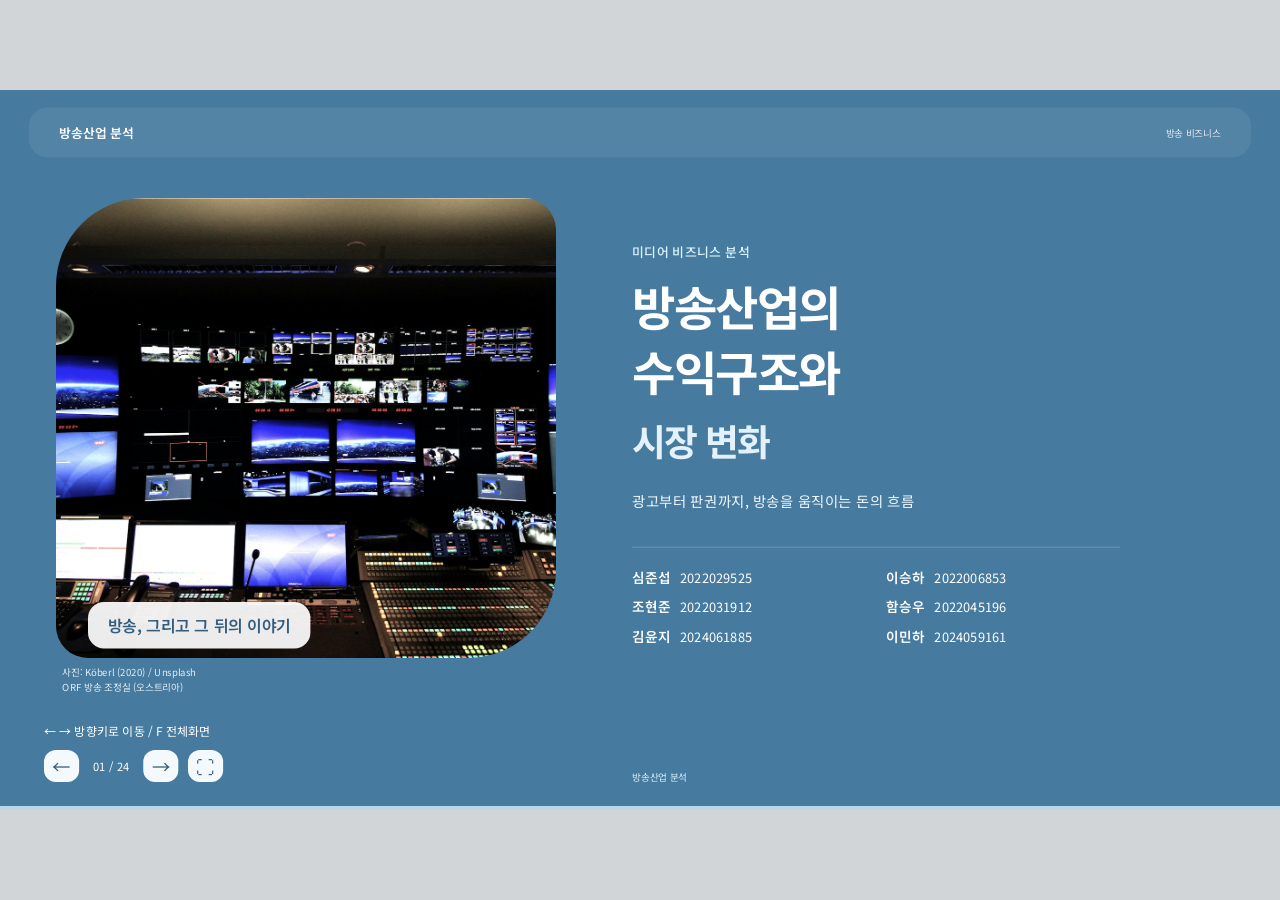
==== commit c0c96215: "modified" ====
--- a/index.html
+++ b/index.html
@@ -3,106 +3,116 @@
 <head>
   <meta charset="utf-8">
   <meta name="viewport" content="width=device-width, initial-scale=1">
-  <title>방송산업의 수익구조 변화와 OTT 전환</title>
+  <title>방송산업의 수익구조와 시장 변화</title>
   <link rel="stylesheet" href="styles.css">
 </head>
 <body>
 <main class="deck" id="deck">
   <section class="slide cover active">
     <div class="topbar"><span class="tab">방송산업 분석</span><span class="address">방송 비즈니스</span></div>
-    <div class="titlebox"><div class="eyebrow">미디어 비즈니스 분석</div><div class="rule" style="background:#baf0da"></div><h1>방송은 어떻게<br>돈을 벌까?<br><span class="mint">OTT와 달라진 시장</span></h1><p class="lead" style="margin-top:2.5vh">광고부터 판권까지, 방송을 움직이는 돈의 흐름</p><div class="members"><span><b>심준섭</b>2022029525</span><span><b>이승하</b>2022006853</span><span><b>조현준</b>2022031912</span><span><b>함승우</b>2022045196</span><span><b>김윤지</b>2024061885</span><span><b>이민하</b>2024059161</span></div></div>
+    <div class="titlebox"><div class="eyebrow">미디어 비즈니스 분석</div><div class="rule" style="background:#baf0da"></div><h1>방송산업의<br>수익구조와<br><span class="mint">시장 변화</span></h1><p class="lead" style="margin-top:2.5vh">광고부터 판권까지, 방송을 움직이는 돈의 흐름</p><div class="members"><span><b>심준섭</b>2022029525</span><span><b>이승하</b>2022006853</span><span><b>조현준</b>2022031912</span><span><b>함승우</b>2022045196</span><span><b>김윤지</b>2024061885</span><span><b>이민하</b>2024059161</span></div></div>
     <p class="image-credit"><a href="https://unsplash.com/photos/black-laptop-computer-turned-on-near-black-flat-screen-computer-monitor-2836IR07ocg" target="_blank" rel="noopener noreferrer">사진: Köberl (2020) / Unsplash</a><span>ORF 방송 조정실 (오스트리아)</span></p><div class="footer"><span>방송산업 분석</span></div>
   </section>
 
   <section class="slide hook">
     <div class="topbar"><span class="tab">방송을 움직이는 돈</span><span class="address">방송 비즈니스</span></div>
-    <div class="hookgrid"><div><div class="eyebrow">먼저 두 숫자를 볼까요?</div><div class="rule"></div><h2>우리가 보는 방송,<br><span class="teal">돈은 누가</span> 내고 있을까?</h2><p class="question">넷플릭스 매출과 지상파 광고매출을 나란히 놓으면,<br>달라진 방송시장의 규모가 보입니다.</p></div><div class="numbers"><div class="stat net"><div class="label">2024 넷플릭스코리아 매출</div><div class="value">8,997억</div></div><div class="stat"><div class="label">2024 지상파 전체 광고매출</div><div class="value">8,354억</div></div><p class="arrow-note">플랫폼 전체 매출과 방송사의 광고매출을 비교한 수치.<br>동일한 매출 항목의 시장점유율 비교는 아님.</p></div></div>
+    <div class="hookgrid"><div><div class="eyebrow">먼저 두 숫자를 볼까요?</div><div class="rule"></div><h2>방송산업의<br><span class="teal">돈의 흐름</span></h2><p class="question">넷플릭스 매출과 지상파 광고매출을 나란히 놓으면,<br>달라진 방송시장의 규모가 보입니다.</p></div><div class="numbers"><div class="stat net"><div class="label">2024 넷플릭스코리아 매출</div><div class="value">8,997억</div></div><div class="stat"><div class="label">2024 지상파 전체 광고매출</div><div class="value">8,354억</div></div><p class="arrow-note">플랫폼 전체 매출과 방송사의 광고매출을 비교한 수치.<br>동일한 매출 항목의 시장점유율 비교는 아님.</p></div></div>
     <p class="slide-source">자료: <a href="https://v.daum.net/v/4CTi6z9HYG" target="_blank" rel="noopener noreferrer">윤지혜 (2025)</a>; <a href="https://www.kmcc.go.kr/download.do?fileSeq=61499" target="_blank" rel="noopener noreferrer">방송통신위원회 (2025, p. 4)</a>. 전체 매출과 광고매출은 서로 다른 항목입니다.</p><div class="footer"><span>방송산업 분석</span><strong>02</strong></div>
   </section>
 
   <section class="slide agenda">
     <div class="topbar"><span class="tab">발표 순서</span><span class="address">방송 비즈니스</span></div>
-    <div class="eyebrow">방송을 이해하는 네 가지 질문</div><div class="rule"></div><h2>오늘은 이 순서로<br>살펴보겠습니다</h2>
-    <div class="agenda-row"><div class="agenda-card primary"><div class="index">01</div><h3>수익구조 분석</h3><p>시청자와 광고주의 돈이 제작자에게 가기까지</p><span class="minutes">04:00 / 40 POINTS</span></div><div class="agenda-card"><div class="index">02</div><h3>Key Players</h3><p>지상파, 종편, 상업채널은 어떻게 경쟁할까?</p><span class="minutes">02:30 / 30 POINTS</span></div><div class="agenda-card"><div class="index">03</div><h3>시장 이슈</h3><p>OTT 성장과 광고 감소, 제작 투자 부담</p><span class="minutes">02:00 / 20 POINTS</span></div><div class="agenda-card"><div class="index">04</div><h3>결론</h3><p>방송사가 앞으로 풀어야 할 숙제</p><span class="minutes">00:30 / 10 POINTS</span></div></div>
+    <div class="eyebrow">방송산업을 살펴보는 네 가지 주제</div><div class="rule"></div><h2>발표 순서</h2>
+    <div class="agenda-row"><div class="agenda-card primary"><div class="index">01</div><h3>수익구조 분석</h3><p>시청자와 광고주의 돈이 제작자에게 가기까지</p><span class="minutes">04:00 / 40 POINTS</span></div><div class="agenda-card"><div class="index">02</div><h3>Key Players</h3><p>지상파, 종편, 상업채널은 어떻게 경쟁할까?</p><span class="minutes">02:30 / 30 POINTS</span></div><div class="agenda-card"><div class="index">03</div><h3>시장 이슈</h3><p>OTT 성장과 광고 감소, 드라마 편성 축소</p><span class="minutes">02:00 / 20 POINTS</span></div><div class="agenda-card"><div class="index">04</div><h3>결론</h3><p>방송사가 앞으로 풀어야 할 숙제</p><span class="minutes">00:30 / 10 POINTS</span></div></div>
     <p class="image-credit"><a href="https://unsplash.com/photos/a-person-holding-a-cell-phone-and-a-remote-control-UsEIMmEU57o" target="_blank" rel="noopener noreferrer">사진: Żerdzicki (2024) / Unsplash</a><span>리모컨과 휴대전화</span></p><div class="footer"><span>방송산업 분석</span><strong>03</strong></div>
   </section>
 
   <section class="slide section">
-    <div class="topbar"><span class="tab">01 수익구조</span><span class="address">방송 비즈니스</span></div><div class="eyebrow">첫 번째 이야기</div><div class="rule" style="background:#baf0da"></div><h2>방송 한 편의 제작비는<br>어디에서 나올까?</h2><p>시청자가 내는 요금과 기업이 쓰는 광고비는<br>방송을 만드는 재원이 됩니다.<br>그 경로를 따라가 보겠습니다.</p><div class="score"><b>01</b><span>이야기</span></div><p class="image-credit"><a href="https://unsplash.com/photos/person-sitting-in-front-bookshelf-KieCLNzKoBo" target="_blank" rel="noopener noreferrer">사진: McGhee (2017) / Unsplash</a><span>다큐멘터리 촬영 현장</span></p><div class="footer"><span>방송산업 분석</span><strong>04</strong></div>
+    <div class="topbar"><span class="tab">01 수익구조</span><span class="address">방송 비즈니스</span></div><div class="eyebrow">첫 번째 이야기</div><div class="rule" style="background:#baf0da"></div><h2>방송산업의<br>수익구조</h2><p>시청자가 내는 요금과 기업이 쓰는 광고비는<br>방송을 만드는 재원이 됩니다.<br>그 경로를 따라가 보겠습니다.</p><div class="score"><b>01</b><span>이야기</span></div><p class="image-credit"><a href="https://unsplash.com/photos/person-sitting-in-front-bookshelf-KieCLNzKoBo" target="_blank" rel="noopener noreferrer">사진: McGhee (2017) / Unsplash</a><span>다큐멘터리 촬영 현장</span></p><div class="footer"><span>방송산업 분석</span><strong>04</strong></div>
   </section>
 
   <section class="slide">
-    <div class="topbar"><span class="tab">01 수익구조</span><span class="address">방송 비즈니스</span></div><div class="eyebrow">수익의 세 가지 원천</div><div class="rule"></div><h2>방송을 만드는 돈은<br><span class="teal">크게 세 곳</span>에서 온다</h2>
+    <div class="topbar"><span class="tab">01 수익구조</span><span class="address">방송 비즈니스</span></div><div class="eyebrow">수익의 세 가지 원천</div><div class="rule"></div><h2>방송사의 3대 수익원</h2>
     <div class="three-cols"><div class="revenue-card"><div class="icon">01</div><h3>광고 매출</h3><p>기업은 시청자에게 제품을 알리기 위해<br>방송 광고를 구매합니다.</p><span class="pill">돈을 내는 주체 / 광고주</span></div><div class="revenue-card"><div class="icon">02</div><h3>수신료</h3><p>시청자가 낸 수신료는 공영방송의 프로그램과 공적 서비스를 지원합니다.</p><span class="pill">KBS / EBS / 월 2,500원</span></div><div class="revenue-card"><div class="icon">03</div><h3>콘텐츠 판매</h3><p>방송사가 만든 프로그램을 다른 채널이나 플랫폼에 제공하고 대가를 받습니다.</p><span class="pill">돈을 내는 주체 / 플랫폼, 바이어</span></div></div>
     <p class="slide-source">자료: <a href="https://www.kmcc.go.kr/download.do?fileSeq=61499" target="_blank" rel="noopener noreferrer">방송통신위원회 (2025)</a>; <a href="https://about.ebs.co.kr/kor/tv/fee?tabVal=ebs" target="_blank" rel="noopener noreferrer">한국교육방송공사 (n.d.)</a>; <a href="https://www.kobaco.co.kr/site/main/content/broad_ad_type" target="_blank" rel="noopener noreferrer">한국방송광고진흥공사 (n.d.)</a>. 지상파 중심으로 재구성.</p><div class="footer"><span>방송산업 분석</span><strong>05</strong></div>
   </section>
 
-  <section class="slide">
-    <div class="topbar"><span class="tab">01 수익구조</span><span class="address">방송 비즈니스</span></div><div class="eyebrow">광고비의 흐름</div><div class="rule"></div><h2>기업이 낸 광고비가<br><span class="teal">방송 제작비</span>가 되기까지</h2>
-    <div class="flow-wrap"><div class="flow"><div class="node end"><b>소비자</b><span>상품 구매</span></div><div class="connector"><span class="money">구매대금</span></div><div class="node"><b>광고주</b><span>광고 예산</span></div><div class="connector"><span class="money">광고비</span></div><div class="node"><b>광고회사<br>미디어렙</b><span>제작 / 시간 구매</span></div><div class="connector"><span class="money">광고료 정산</span></div><div class="node"><b>방송사</b><span>광고 송출</span></div><div class="connector"><span class="money">제작비</span></div><div class="node end"><b>제작 생태계</b><span>제작사 / 작가 / 연기자</span></div></div><aside class="callout"><div class="eyebrow">Case / Live Sports</div><h3>월드컵 중계 광고</h3><div class="big">60억 + 34억</div><p>2026 북중미 월드컵 한국-체코전 지상파 광고 약 60억 원, 가상광고 약 34억 원이 조기 완판됐다는 보도 사례.</p></aside></div>
-    <p class="slide-source">광고 흐름은 설명용 단순화: 기업 매출 전액이 광고비가 되는 것은 아닙니다. 사례: <a href="https://www.hani.co.kr/arti/society/media/1263031.html" target="_blank" rel="noopener noreferrer">전종휘 (2026)</a>.</p><div class="footer"><span>방송산업 분석</span><strong>06</strong></div>
+  <section class="slide ad-flow-slide">
+    <div class="topbar"><span class="tab">01 수익구조</span><span class="address">방송 비즈니스</span></div><div class="eyebrow">광고비의 흐름</div><div class="rule"></div><h2>광고 수익의 흐름</h2>
+    <div class="flow-wrap"><div class="flow"><div class="node end"><b>소비자</b><span>상품을 선택</span></div><div class="connector indirect"><span class="money">상품 구매</span></div><div class="node"><b>광고주</b><span>광고 예산</span></div><div class="connector"><span class="money">광고비</span></div><div class="node"><b>광고회사<br>미디어렙</b><span>제작 / 시간 구매</span></div><div class="connector"><span class="money">광고료 정산</span></div><div class="node"><b>방송사</b><span>광고 송출</span></div><div class="connector"><span class="money">제작비</span></div><div class="node end"><b>제작 생태계</b><span>제작사 / 작가 / 연기자</span></div></div><aside class="callout"><div class="eyebrow">Case / Live Sports</div><h3>월드컵 중계 광고</h3><div class="big">60억 + 34억</div><p>2026 북중미 월드컵 한국-체코전 지상파 광고 약 60억 원, 가상광고 약 34억 원이 조기 완판됐다는 보도 사례.</p></aside></div>
+    <p class="slide-source">광고 흐름은 설명용 단순화. 상품 구매는 유통사를 거칠 수 있으며, 구매액이 그대로 방송사에 전달되는 것은 아닙니다. 사례: <a href="https://www.hani.co.kr/arti/society/media/1263031.html" target="_blank" rel="noopener noreferrer">전종휘 (2026)</a>.</p><div class="footer"><span>방송산업 분석</span><strong>06</strong></div>
   </section>
 
-  <section class="slide">
-    <div class="topbar"><span class="tab">01 수익구조</span><span class="address">방송 비즈니스</span></div><div class="eyebrow">수신료와 콘텐츠 대금</div><div class="rule"></div><h2>시청자가 낸 돈도<br><span class="teal">방송을 만드는 데</span> 쓰인다</h2>
-    <div class="two-flow"><div class="flow-card"><h3>수신료가 방송사에 전달되는 과정</h3><div class="mini-flow"><div class="mini-node">TV 수상기<br>보유 가구</div><span class="mini-arrow">➜</span><div class="mini-node">한국전력<br>징수</div><span class="mini-arrow">➜</span><div class="mini-node">KBS / EBS</div><span class="mini-arrow">➜</span><div class="mini-node">제작 생태계</div></div><p>TV 수상기 보유 가구가 월 2,500원을 납부하는 구조. 광고와 달리 공적 서비스와<br>보편적 접근성을 뒷받침한다.</p></div><div class="flow-card"><h3>구독료가 콘텐츠 대금으로 이어지는 과정</h3><div class="mini-flow"><div class="mini-node">시청자<br>구독료 / VOD</div><span class="mini-arrow">➜</span><div class="mini-node">OTT / IPTV<br>케이블</div><span class="mini-arrow">➜</span><div class="mini-node">방송사<br>제작사</div><span class="mini-arrow">➜</span><div class="mini-node">창작자<br>정산</div></div><p>국내 재방송, VOD, 해외 방영권, 포맷 판매가 모두 하나의 콘텐츠 IP에서 파생된다.</p></div></div><div class="case-strip"><b>CASE / SBS × NETFLIX</b>　2025년부터 콘텐츠 공급 파트너십. 드라마, 예능, 교양과 기존 콘텐츠를 국내외로 유통하는 판권 수익 사례.</div>
-    <p class="slide-source">자료: <a href="https://about.ebs.co.kr/kor/tv/fee?tabVal=ebs" target="_blank" rel="noopener noreferrer">한국교육방송공사 (n.d.)</a>; <a href="https://about.netflix.com/ko/news/netflix-and-sbs-strategic-partnership-to-expand-k-content-competitiveness" target="_blank" rel="noopener noreferrer">Netflix (2024)</a>. 위탁징수의 개념도이며 계약별 실제 정산 방식은 다릅니다.</p><div class="footer"><span>방송산업 분석</span><strong>07</strong></div>
-  </section>
+  <section class="slide fee-slide">
+<div class="topbar"><span class="tab">01 수익구조</span><span class="address">방송 비즈니스</span></div><div class="eyebrow">수신료와 콘텐츠 대금 / 두 가지 사례</div><h2>수신료와 판권 판매</h2>
+<div class="two-flow">
+<article class="flow-card"><h3>01　수신료로 공적 서비스를 지원</h3><div class="mini-flow"><div class="mini-node">TV 보유 가구<br>월 2,500원</div><span class="mini-arrow">➜</span><div class="mini-node">수신료<br>징수와 배분</div><span class="mini-arrow">➜</span><div class="mini-node">KBS / EBS<br>방송 제작</div></div>
+<div class="fee-scenario"><div><b>KBS(1/2)</b><span>뉴스, 드라마, 시사교양, 연예오락 등의 프로그램 방영</span></div><div><b>EBS</b><span>학교교육을 보완하는 교육 콘텐츠</span></div></div>
+<p>두 방송사에 각각 2,500원씩 내는 것이 아닙니다.<br>수신료가 지원하는 공적 서비스의 예입니다.</p></article>
+<article class="flow-card"><h3>02　구독료가 콘텐츠 판권 수입으로</h3><div class="mini-flow"><div class="mini-node">방송사의<br>저작권 보유</div><span class="mini-arrow">➜</span><div class="mini-node">콘텐츠 판권 판매</div><span class="mini-arrow">➜</span><div class="mini-node">수익</div></div>
+<div class="fee-scenario partner-scenario"><b>SBS × NETFLIX</b><p>2025년부터 콘텐츠 공급 파트너십.<br>드라마와 예능 등의 국내외 콘텐츠 공급 <b>'계약'</b>으로 이득을 보고 있음</p></div>
+<p>방송사와 제작사는 확보한 수입을<br>제작비와 계약에 따른 창작자 정산에 활용합니다.</p></article></div>
+<p class="slide-source">자료: <a href="https://about.ebs.co.kr/kor/tv/fee?tabVal=ebs" target="_blank" rel="noopener noreferrer">한국교육방송공사 (n.d.)</a>; <a href="https://open.kbs.co.kr/index.html?stype=introduce" target="_blank" rel="noopener noreferrer">한국방송공사 (n.d.-a)</a>; <a href="https://about.netflix.com/ko/news/netflix-and-sbs-strategic-partnership-to-expand-k-content-competitiveness" target="_blank" rel="noopener noreferrer">Netflix (2024)</a>. 일반적인 납부 가구의 예시로 면제 대상은 제외. 흐름을 단순화했으며 계약별 정산 방식은 다릅니다.</p><div class="footer"><span>방송산업 분석</span><strong>07</strong></div></section>
 
   <section class="slide ip-slide">
-    <div class="topbar"><span class="tab">01 수익구조</span><span class="address">방송 비즈니스</span></div><div class="ip-grid"><div><div class="eyebrow">콘텐츠 권리와 수익</div><div class="rule"></div><h2>한 번 만든 프로그램은<br><span class="teal">여러 곳에서 수익을 낼 수 있다</span></h2><div class="compare"><div><b>광고</b><span>시청자에게 도달하는 대가</span></div><div><b>수신료</b><span>공영방송의 운영 재원</span></div><div><b>판권 / IP</b><span>한 콘텐츠를 여러 번 판매</span></div></div></div><div><div class="ip-disc">누가 IP를<br>보유하는가?</div><div class="quote" style="margin-top:2vh">콘텐츠의 권리를 가진 쪽이<br><em>다음 판매를 결정합니다.</em></div></div></div>
+    <div class="topbar"><span class="tab">01 수익구조</span><span class="address">방송 비즈니스</span></div><div class="ip-grid"><div><div class="eyebrow">콘텐츠 IP와 수익화</div><div class="rule"></div><h2>콘텐츠 IP와 수익화</h2><div class="compare"><div><b>광고</b><span>시청자에게 도달하는 대가</span></div><div><b>수신료</b><span>공영방송의 운영 재원</span></div><div><b>판권 / IP</b><span>한 콘텐츠를 여러 번 판매</span></div></div></div><div><div class="ip-disc">누가 IP를<br>보유하는가?</div><div class="quote" style="margin-top:2vh">콘텐츠의 권리를 가진 쪽이<br><em>다음 판매를 결정합니다.</em></div></div></div>
     <p class="slide-source">자료: <a href="https://www.kmcc.go.kr/download.do?fileSeq=60122" target="_blank" rel="noopener noreferrer">방송통신위원회 (2024b)</a>; <a href="https://about.netflix.com/ko/news/netflix-and-sbs-strategic-partnership-to-expand-k-content-competitiveness" target="_blank" rel="noopener noreferrer">Netflix (2024)</a>. 권리 범위에 따른 수익 해석은 팀 분석.</p><div class="footer"><span>방송산업 분석</span><strong>08</strong></div>
   </section>
 
   <section class="slide section players-opening">
-    <div class="topbar"><span class="tab">02 주요 사업자</span><span class="address">방송 비즈니스</span></div><div class="eyebrow">두 번째 이야기</div><div class="rule" style="background:#baf0da"></div><h2>같은 TV 안에서<br>누가 경쟁하고 있을까?</h2><p>지상파, 종편, 상업채널을 중심으로<br>편성의 차이와 시청자 확보 전략을 살펴보겠습니다.</p><div class="score"><b>02</b><span>이야기</span></div><p class="image-credit"><a href="https://unsplash.com/photos/black-laptop-computer-turned-on-near-black-flat-screen-computer-monitor-2836IR07ocg" target="_blank" rel="noopener noreferrer">사진: Köberl (2020) / Unsplash</a><span>ORF 방송 조정실 (오스트리아)</span></p><div class="footer"><span>방송산업 분석</span><strong>09</strong></div>
+    <div class="topbar"><span class="tab">02 주요 사업자</span><span class="address">방송 비즈니스</span></div><div class="eyebrow">두 번째 이야기</div><div class="rule" style="background:#baf0da"></div><h2>방송시장의<br>주요 사업자</h2><p>지상파, 종편, 상업채널을 중심으로<br>편성의 차이와 시청자 확보 전략을 살펴보겠습니다.</p><div class="score"><b>02</b><span>이야기</span></div><p class="image-credit"><a href="https://unsplash.com/photos/black-laptop-computer-turned-on-near-black-flat-screen-computer-monitor-2836IR07ocg" target="_blank" rel="noopener noreferrer">사진: Köberl (2020) / Unsplash</a><span>ORF 방송 조정실 (오스트리아)</span></p><div class="footer"><span>방송산업 분석</span><strong>09</strong></div>
   </section>
 
-  <section class="slide feedback-slide "><div class="topbar"><span class="tab">02 주요 사업자</span><span class="address">방송 비즈니스</span></div><div class="eyebrow">분석 범위 / 채널을 운영하는 사업자</div><h2>방송사의 경쟁력은<br><span class="teal">무엇을 함께 편성하느냐</span>에서 갈린다</h2>
+  <section class="slide feedback-slide "><div class="topbar"><span class="tab">02 주요 사업자</span><span class="address">방송 비즈니스</span></div><div class="eyebrow">분석 범위 / 채널을 운영하는 사업자</div><h2>방송사 유형별 편성 전략</h2>
 <table class="players-table"><thead><tr><th>구분과 대표 사업자</th><th>편성 방식</th><th>시청자를 만나는 전략</th></tr></thead><tbody>
 <tr><th>지상파<span>KBS / MBC / SBS</span></th><td>보도, 교양, 오락을 폭넓게 편성</td><td>전국 단위의 방송망과<br>종합적인 프로그램 구성</td></tr>
 <tr><th>종합편성채널<span>TV조선 / JTBC / 채널A / MBN</span></th><td>뉴스부터 드라마와 예능까지<br><b>여러 장르를 한 채널에 종합 편성</b></td><td>전문채널과 달리 폭넓은 편성이 가능<br>시간대마다 다른 시청 수요에 대응</td></tr>
 <tr><th>일반 상업채널<span>예: CJ ENM의 tvN / Mnet / OCN</span></th><td>엔터테인먼트 또는<br>장르와 시청층에 초점을 둔 편성</td><td>콘텐츠의 개성과 타깃 시청층을<br>광고 가치로 연결</td></tr>
 </tbody></table><p class="scope-note">이번 발표는 방송사와 채널에 집중합니다. IPTV, 케이블 플랫폼, OTT 사업자 비교는 유료방송 발표와 구분합니다.</p><p class="slide-source">자료: <a href="https://jtbc.co.kr/company" target="_blank" rel="noopener noreferrer">JTBC (n.d.)</a>; <a href="https://imffectc.cjenm.com/solution/broadcast" target="_blank" rel="noopener noreferrer">CJ ENM (n.d.)</a>; <a href="https://open.kbs.co.kr/index.html?stype=introduce" target="_blank" rel="noopener noreferrer">한국방송공사 (n.d.-a)</a>. 여기서 일반 상업채널은 종편을 제외한 PP의 예시입니다. 지상파도 종합 편성을 합니다.</p><div class="footer"><span>방송산업 분석</span><strong>10</strong></div></section>
 
-  <section class="slide feedback-slide share-slide"><div class="topbar"><span class="tab">02 주요 사업자</span><span class="address">방송 비즈니스</span></div><div class="eyebrow">2024년 / 사업자 단위 시청점유율</div><h2>채널 하나의 시청률이 아니라,<br><span class="teal">사업자별로 합산한 지표입니다</span></h2>
-<div class="share-layout"><div><svg class="chart-svg" viewBox="0 0 920 390" role="img" aria-label="2024년 사업자 단위 시청점유율. KBS는 1TV와 2TV를 포함하며 단일 채널 시청률이 아닙니다."><path class="grid" d="M 140 25 V 370"/><text class="tick" x="140" y="16" text-anchor="middle">0%</text><path class="grid" d="M 270 25 V 370"/><text class="tick" x="270" y="16" text-anchor="middle">5%</text><path class="grid" d="M 400 25 V 370"/><text class="tick" x="400" y="16" text-anchor="middle">10%</text><path class="grid" d="M 530 25 V 370"/><text class="tick" x="530" y="16" text-anchor="middle">15%</text><path class="grid" d="M 660 25 V 370"/><text class="tick" x="660" y="16" text-anchor="middle">20%</text><path class="grid" d="M 790 25 V 370"/><text class="tick" x="790" y="16" text-anchor="middle">25%</text><text x="118" y="53" text-anchor="end">KBS 전체</text><rect rx="11" x="140" y="32" width="542.4119999999999" height="27" fill="#155775"/><text class="value" x="695.4119999999999" y="53">20.862</text><text x="118" y="96" text-anchor="end">CJ ENM 전체</text><rect rx="11" x="140" y="75" width="288.392" height="27" fill="#40b6dc"/><text class="value" x="441.392" y="96">11.092</text><text x="118" y="139" text-anchor="end">MBC</text><rect rx="11" x="140" y="118" width="285.428" height="27" fill="#40b6dc"/><text class="value" x="438.428" y="139">10.978</text><text x="118" y="182" text-anchor="end">SBS</text><rect rx="11" x="140" y="161" width="196.29999999999998" height="27" fill="#40b6dc"/><text class="value" x="349.29999999999995" y="182">7.550</text><text x="118" y="225" text-anchor="end">TV조선</text><rect rx="11" x="140" y="204" width="193.466" height="27" fill="#40b6dc"/><text class="value" x="346.466" y="225">7.441</text><text x="118" y="268" text-anchor="end">JTBC</text><rect rx="11" x="140" y="247" width="159.76999999999998" height="27" fill="#40b6dc"/><text class="value" x="312.77" y="268">6.145</text><text x="118" y="311" text-anchor="end">채널A</text><rect rx="11" x="140" y="290" width="126.80199999999999" height="27" fill="#40b6dc"/><text class="value" x="279.802" y="311">4.877</text><text x="118" y="354" text-anchor="end">MBN</text><rect rx="11" x="140" y="333" width="123.60399999999998" height="27" fill="#40b6dc"/><text class="value" x="276.604" y="354">4.754</text></svg><p class="chart-source">KBS: KBS1과 KBS2 포함　CJ ENM: tvN과 Mnet 등 여러 채널 포함<br>특수관계자와 지분 관계 등을 반영한 공표값. 신문 소유 사업자는 구독률 환산분도 반영.</p></div><aside class="share-explainer"><h3>KBS 전체 20.862%의 뜻</h3><div class="channel-pair"><span>KBS1</span><b>+</b><span>KBS2</span></div><p>두 채널을 포함하고<br>관계사 등을 반영한 사업자 수치</p><div class="fine-rule"></div><h3>이렇게 읽으면 안 됩니다</h3><p>“KBS 채널 하나의 시청률이<br>MBC의 약 두 배다.”</p><small>2024년 채널별 분리값은 확보 자료에서 확인되지 않아 추정하지 않았습니다.</small></aside></div><p class="slide-source">자료: <a href="https://www.kmcc.go.kr/user.do?mode=view&amp;page=A05030000&amp;boardId=1113&amp;boardSeq=68500" target="_blank" rel="noopener noreferrer">방송미디어통신위원회 (2026)</a>. 2024년 주요 8개 사업자. 시청률과 시청점유율, 채널과 사업자는 서로 다른 비교 단위입니다.</p><div class="footer"><span>방송산업 분석</span><strong>11</strong></div></section>
+  <section class="slide feedback-slide share-slide"><div class="topbar"><span class="tab">02 주요 사업자</span><span class="address">방송 비즈니스</span></div><div class="eyebrow">2024년 / 사업자 단위 시청점유율</div><h2>주요 사업자별 시청점유율</h2>
+<div class="share-layout"><div><svg class="chart-svg" viewBox="0 0 920 390" role="img" aria-label="2024년 사업자 단위 시청점유율. KBS는 1TV와 2TV를 포함하며 단일 채널 시청률이 아닙니다."><path class="grid" d="M 140 25 V 370"/><text class="tick" x="140" y="16" text-anchor="middle">0%</text><path class="grid" d="M 270 25 V 370"/><text class="tick" x="270" y="16" text-anchor="middle">5%</text><path class="grid" d="M 400 25 V 370"/><text class="tick" x="400" y="16" text-anchor="middle">10%</text><path class="grid" d="M 530 25 V 370"/><text class="tick" x="530" y="16" text-anchor="middle">15%</text><path class="grid" d="M 660 25 V 370"/><text class="tick" x="660" y="16" text-anchor="middle">20%</text><path class="grid" d="M 790 25 V 370"/><text class="tick" x="790" y="16" text-anchor="middle">25%</text><text x="118" y="53" text-anchor="end">KBS 전체</text><rect rx="11" x="140" y="32" width="542.4119999999999" height="27" fill="#155775"/><text class="value" x="695.4119999999999" y="53">20.862</text><text x="118" y="96" text-anchor="end">CJ ENM 전체</text><rect rx="11" x="140" y="75" width="288.392" height="27" fill="#40b6dc"/><text class="value" x="441.392" y="96">11.092</text><text x="118" y="139" text-anchor="end">MBC</text><rect rx="11" x="140" y="118" width="285.428" height="27" fill="#40b6dc"/><text class="value" x="438.428" y="139">10.978</text><text x="118" y="182" text-anchor="end">SBS</text><rect rx="11" x="140" y="161" width="196.29999999999998" height="27" fill="#40b6dc"/><text class="value" x="349.29999999999995" y="182">7.550</text><text x="118" y="225" text-anchor="end">TV조선</text><rect rx="11" x="140" y="204" width="193.466" height="27" fill="#40b6dc"/><text class="value" x="346.466" y="225">7.441</text><text x="118" y="268" text-anchor="end">JTBC</text><rect rx="11" x="140" y="247" width="159.76999999999998" height="27" fill="#40b6dc"/><text class="value" x="312.77" y="268">6.145</text><text x="118" y="311" text-anchor="end">채널A</text><rect rx="11" x="140" y="290" width="126.80199999999999" height="27" fill="#40b6dc"/><text class="value" x="279.802" y="311">4.877</text><text x="118" y="354" text-anchor="end">MBN</text><rect rx="11" x="140" y="333" width="123.60399999999998" height="27" fill="#40b6dc"/><text class="value" x="276.604" y="354">4.754</text></svg><p class="chart-source">KBS: KBS1과 KBS2 포함　CJ ENM: tvN과 Mnet 등 여러 채널 포함<br>특수관계자와 지분 관계 등을 반영한 공표값. 신문 소유 사업자는 구독률 환산분도 반영.</p></div><aside class="share-explainer share-reading"><span class="issue-tag">점유율 차이를 설명하는 요인 / 팀 분석</span><div><h3>KBS · 폭넓은 시청 수요</h3><p>보도·교양과 드라마·예능의 역할 분담<br>→ 서로 다른 시청 수요를 함께 흡수</p></div><div><h3>CJ ENM · 흥행 콘텐츠의 힘</h3><p>2024년 tvN &lt;눈물의 여왕&gt; 흥행<br>→ 인기 작품이 채널 시청을 견인</p></div><div><h3>TV조선 · 장르 팬층의 결집</h3><p>&lt;미스·미스터트롯&gt; 시리즈와 팬덤<br>→ 강점 장르로 반복 시청을 유도</p></div></aside></div><p class="slide-source">자료: <a href="https://www.kmcc.go.kr/user.do?mode=view&amp;page=A05030000&amp;boardId=1113&amp;boardSeq=68500" target="_blank" rel="noopener noreferrer">방송미디어통신위원회 (2026)</a>. 2024년 주요 8개 사업자.<br>분석 근거: <a href="https://open.kbs.co.kr/index.html?sname=kbs&amp;stype=broadcast" target="_blank" rel="noopener noreferrer">한국방송공사 (n.d.-b)</a>; <a href="https://files-scs.pstatic.net/2024/08/09/O4oe5yR82y/2Q24%20CJ_ENM.pdf" target="_blank" rel="noopener noreferrer">CJ ENM (2024)</a>; <a href="https://www.tvchosun.com/pressroom/pressroom_001/677429/detail.cstv" target="_blank" rel="noopener noreferrer">TV CHOSUN (2024)</a>. 편성과 흥행 사례에 근거한 팀 해석이며, 연간 점유율에 대한 요인별 기여도는 검증하지 않았습니다.</p><div class="footer"><span>방송산업 분석</span><strong>11</strong></div></section>
 
-  <section class="slide feedback-slide "><div class="topbar"><span class="tab">02 주요 사업자</span><span class="address">방송 비즈니스</span></div><div class="eyebrow">지상파 / 같은 방송사 안에서도 다른 역할</div><h2>KBS1과 KBS2는<br><span class="teal">편성도, 광고 운영도 다릅니다</span></h2>
-<div class="kbs-comparison"><article><span class="channel-label">KBS1</span><h3>공적 정보와 보편적 서비스</h3><p>보도와 시사정보, 교양과 다큐멘터리 등<br>국가기간 채널의 역할에 무게</p><div class="channel-fact"><b>상업광고 없음</b><span>1994년부터 1TV 광고 폐지</span></div></article><article><span class="channel-label">KBS2</span><h3>대중적인 드라마와 예능</h3><p>오락과 문화 콘텐츠를 중심으로<br>폭넓은 시청층을 만나는 채널</p><div class="channel-fact"><b>광고 편성</b><span>공영방송 안에서 광고 수익도 확보</span></div></article></div>
-<div class="broadcast-bridge"><b>MBC / SBS</b><p>보도, 교양, 드라마와 예능을 함께 편성하는 경쟁자입니다.<br>지상파끼리도 프로그램의 흥행과 광고, 콘텐츠 판매 수익을 놓고 경쟁합니다.</p></div><p class="slide-source">자료: <a href="https://open.kbs.co.kr/index.html?stype=introduce" target="_blank" rel="noopener noreferrer">한국방송공사 (n.d.-a)</a>; <a href="https://open.kbs.co.kr/index.html?sname=kbs&amp;stype=broadcast" target="_blank" rel="noopener noreferrer">한국방송공사 (n.d.-b)</a>; <a href="https://www.kmcc.go.kr/download.do?fileSeq=61499" target="_blank" rel="noopener noreferrer">방송통신위원회 (2025)</a>. 채널의 중심 성격이며 특정 장르만 편성한다는 뜻은 아닙니다.</p><div class="footer"><span>방송산업 분석</span><strong>12</strong></div></section>
+  <section class="slide feedback-slide terrestrial-slide">
+<div class="topbar"><span class="tab">02 주요 사업자</span><span class="address">방송 비즈니스</span></div><div class="eyebrow">지상파 / 주요 3사의 편성과 재원</div><h2>지상파 3사의 편성과 재원</h2>
+<div class="terrestrial-grid">
+<article><header><h3>KBS</h3><span>공영방송</span></header><div class="broadcaster-programs"><h4>두 채널의 역할 분담</h4><p><b>KBS1</b> 보도와 교양 중심<br><small>상업광고 없음</small></p><p><b>KBS2</b> 드라마와 예능 중심<br><small>광고 편성</small></p></div><div class="broadcaster-money"><span>주요 재원</span><b>수신료 + 광고 + 콘텐츠 판매</b></div></article>
+<article><header><h3>MBC</h3><span>공영방송</span></header><div class="broadcaster-programs"><h4>보도부터 드라마와 예능까지</h4><p>여러 장르를 종합적으로 편성</p><p>주식회사 형태의 공영방송으로,<br>광고와 콘텐츠 사업에서 재원 확보</p></div><div class="broadcaster-money"><span>주요 재원</span><b>광고 + 콘텐츠 판매 등</b></div></article>
+<article><header><h3>SBS</h3><span class="private">민영방송</span></header><div class="broadcaster-programs"><h4>보도부터 드라마와 예능까지</h4><p>여러 장르를 종합적으로 편성</p><p>프로그램의 흥행과 함께<br>국내외 콘텐츠 유통도 중요</p></div><div class="broadcaster-money"><span>주요 재원</span><b>광고 + 콘텐츠 판매 등</b></div></article>
+</div><div class="ebs-note"><b>EBS <span>교육공영방송 / 지상파</span></b><p>학교교육을 보완하고, 평생교육과 민주적 교육 발전을 지원합니다.</p></div>
+<p class="slide-source">자료: <a href="https://open.kbs.co.kr/index.html?stype=introduce" target="_blank" rel="noopener noreferrer">한국방송공사 (n.d.-a)</a>, <a href="https://open.kbs.co.kr/index.html?sname=kbs&amp;stype=broadcast" target="_blank" rel="noopener noreferrer">(n.d.-b)</a>; <a href="https://aboutmbc.imbc.com/korean/corporateinfo/brief/" target="_blank" rel="noopener noreferrer">문화방송 (n.d.)</a>; <a href="https://www.kmcc.go.kr/download.do?fileSeq=61499" target="_blank" rel="noopener noreferrer">방송통신위원회 (2025)</a>; <a href="https://about.ebs.co.kr/kor/tv/fee?tabVal=ebs" target="_blank" rel="noopener noreferrer">한국교육방송공사 (n.d.)</a>; <a href="https://about.netflix.com/ko/news/netflix-and-sbs-strategic-partnership-to-expand-k-content-competitiveness" target="_blank" rel="noopener noreferrer">Netflix (2024)</a>. 편성의 중심 성격과 주요 재원만 요약.</p><div class="footer"><span>방송산업 분석</span><strong>12</strong></div></section>
 
-  <section class="slide feedback-slide "><div class="topbar"><span class="tab">02 주요 사업자</span><span class="address">방송 비즈니스</span></div><div class="eyebrow">종편과 일반 PP / 편성의 폭과 타깃의 차이</div><h2>종편은 여러 장르를 묶고,<br><span class="teal">상업채널은 각자의 색깔을 만듭니다</span></h2>
+  <section class="slide feedback-slide "><div class="topbar"><span class="tab">02 주요 사업자</span><span class="address">방송 비즈니스</span></div><div class="eyebrow">종편과 일반 PP / 편성의 폭과 타깃의 차이</div><h2>종편과 상업채널의 편성 전략</h2>
 <div class="channel-strategies"><article><h3>종합편성채널</h3><div class="brand-line"><span>TV조선</span><span>JTBC</span><span>채널A</span><span>MBN</span></div><div class="genre-line"><span>보도</span><span>교양</span><span>드라마</span><span>예능</span></div><p>한 채널 안에서 다양한 장르를 편성할 수 있습니다.<br>장르별 흥행작과 시간대 편성을 조합해 경쟁합니다.</p><small>종편을 뉴스나 시사 전문채널로 분류하지 않습니다.</small></article><article><h3>일반 상업채널 / CJ ENM의 예</h3><div class="channel-example"><b>tvN</b><span>드라마와 예능 중심의 엔터테인먼트</span></div><div class="channel-example"><b>Mnet</b><span>음악과 오디션 콘텐츠</span></div><div class="channel-example"><b>OCN</b><span>영화 중심의 편성</span></div><p>서로 다른 장르와 시청층을 채널별로 공략하고,<br>그 타깃에 맞는 광고 상품을 제안합니다.</p></article></div><p class="slide-source">자료: <a href="https://jtbc.co.kr/company" target="_blank" rel="noopener noreferrer">JTBC (n.d.)</a>; <a href="https://imffectc.cjenm.com/solution/broadcast" target="_blank" rel="noopener noreferrer">CJ ENM (n.d.)</a>. 편성 범위와 타깃 전략을 비교한 팀 분석. ‘종합 엔터테인먼트’와 종합편성채널은 다른 개념입니다.</p><div class="footer"><span>방송산업 분석</span><strong>13</strong></div></section>
 
   <section class="slide section">
-    <div class="topbar"><span class="tab">03 시장의 변화</span><span class="address">방송 비즈니스</span></div><div class="eyebrow">세 번째 이야기</div><div class="rule" style="background:#baf0da"></div><h2>방송사가 돈을 벌기<br>어려워진 이유는?</h2><p>OTT 이용이 늘어난 환경에서<br>광고와 제작 투자는 어떻게 달라지고 있을까요?</p><div class="score"><b>03</b><span>이야기</span></div><p class="image-credit"><a href="https://unsplash.com/photos/person-watching-video-on-smartphone-screen-of-smartphone-2WRks8M4eIc" target="_blank" rel="noopener noreferrer">사진: Detail .co (2025) / Unsplash</a><span>휴대전화 영상 편집</span></p><div class="footer"><span>방송산업 분석</span><strong>14</strong></div>
+    <div class="topbar"><span class="tab">03 시장의 변화</span><span class="address">방송 비즈니스</span></div><div class="eyebrow">세 번째 이야기</div><div class="rule" style="background:#baf0da"></div><h2>방송시장의<br>주요 변화</h2><p>OTT 이용이 늘어난 환경에서<br>광고와 제작 투자는 어떻게 달라지고 있을까요?</p><div class="score"><b>03</b><span>이야기</span></div><p class="image-credit"><a href="https://unsplash.com/photos/person-watching-video-on-smartphone-screen-of-smartphone-2WRks8M4eIc" target="_blank" rel="noopener noreferrer">사진: Detail .co (2025) / Unsplash</a><span>휴대전화 영상 편집</span></p><div class="footer"><span>방송산업 분석</span><strong>14</strong></div>
   </section>
 
-  <section class="slide feedback-slide "><div class="topbar"><span class="tab">03 시장 이슈</span><span class="address">방송 비즈니스</span></div><div class="eyebrow">01 / OTT 성장</div><h2>TV 밖으로 넓어진 시청 선택지,<br><span class="teal">방송사의 경쟁 범위도 넓어집니다</span></h2>
-<div class="issue-detail"><div><h3>OTT 이용률은 계속 늘었습니다</h3><svg class="chart-svg" viewBox="0 0 760 360" role="img" aria-label="OTT 이용률 2022년 72.0%, 2023년 77.0%, 2024년 79.2%."><path class="grid" d="M 70 305 H 735"/><text x="52" y="310" text-anchor="end" class="tick">0%</text><path class="grid" d="M 70 242.5 H 735"/><text x="52" y="247.5" text-anchor="end" class="tick">25%</text><path class="grid" d="M 70 180 H 735"/><text x="52" y="185" text-anchor="end" class="tick">50%</text><path class="grid" d="M 70 117.5 H 735"/><text x="52" y="122.5" text-anchor="end" class="tick">75%</text><path class="grid" d="M 70 55 H 735"/><text x="52" y="60" text-anchor="end" class="tick">100%</text><rect x="140" y="125" width="100" height="180" rx="16" fill="#40b6dc"/><text x="190" y="110" text-anchor="middle" class="value">72.0%</text><text x="190" y="342" text-anchor="middle">2022년</text><rect x="340" y="112.5" width="100" height="192.5" rx="16" fill="#40b6dc"/><text x="390" y="97.5" text-anchor="middle" class="value">77.0%</text><text x="390" y="342" text-anchor="middle">2023년</text><rect x="540" y="107" width="100" height="198" rx="16" fill="#155775"/><text x="590" y="92" text-anchor="middle" class="value">79.2%</text><text x="590" y="342" text-anchor="middle">2024년</text></svg><p class="chart-source">전체 응답자 중 OTT 이용 경험 비율. 유료 구독률이나 특정 OTT의 점유율이 아닙니다.</p></div><article class="issue-reading"><span class="issue-tag">방송사에 생긴 변화</span><h3>시청자의 시간도,<br>콘텐츠를 사는 곳도 달라집니다</h3><p>시청자는 방송 시간표 외에도<br>원하는 콘텐츠를 골라 볼 수 있습니다.</p><p>OTT는 시청시간을 놓고 경쟁하면서도<br>방송 프로그램을 구매하는 거래 상대입니다.</p><div class="issue-next">그래서 다음 질문은<br><b>“TV 광고의 가치는 어떻게 달라질까?”</b></div></article></div><p class="slide-source">자료: <a href="https://www.kmcc.go.kr/user.do?mode=view&amp;page=A05030000&amp;boardId=1113&amp;boardSeq=64951" target="_blank" rel="noopener noreferrer">방송통신위원회 (2024a)</a>; <a href="https://www.kmcc.go.kr/download.do?fileSeq=60122" target="_blank" rel="noopener noreferrer">방송통신위원회 (2024b, pp. 18–20)</a>. OTT 성장은 배경이며 아래 재무 변화의 단일 원인으로 단정하지 않습니다.</p><div class="footer"><span>방송산업 분석</span><strong>15</strong></div></section>
+  <section class="slide feedback-slide viewing-change "><div class="topbar"><span class="tab">03 시장 이슈</span><span class="address">방송 비즈니스</span></div><div class="eyebrow">01 / 시청행태 변화 · 2022~2024년</div><h2>OTT 성장과 실시간 방송 시청 감소</h2>
+<div class="viewing-charts"><article><h3>OTT 이용률</h3><svg class="chart-svg" viewBox="0 0 680 330" role="img" aria-label="OTT 이용률. 2022년 72%, 2023년 77%, 2024년 79.2%."><path class="grid" d="M 65 270 H 650"/><text class="tick" x="52" y="275" text-anchor="end">0%</text><path class="grid" d="M 65 217.5 H 650"/><text class="tick" x="52" y="222.5" text-anchor="end">25%</text><path class="grid" d="M 65 165 H 650"/><text class="tick" x="52" y="170" text-anchor="end">50%</text><path class="grid" d="M 65 112.5 H 650"/><text class="tick" x="52" y="117.5" text-anchor="end">75%</text><path class="grid" d="M 65 60 H 650"/><text class="tick" x="52" y="65" text-anchor="end">100%</text><rect x="115" y="118.80000000000001" width="90" height="151.2" rx="10" fill="#40b6dc"/><text class="value" x="160" y="106.80000000000001" text-anchor="middle">72%</text><text x="160" y="308" text-anchor="middle">2022</text><rect x="305" y="108.29999999999998" width="90" height="161.70000000000002" rx="10" fill="#40b6dc"/><text class="value" x="350" y="96.29999999999998" text-anchor="middle">77%</text><text x="350" y="308" text-anchor="middle">2023</text><rect x="495" y="103.67999999999998" width="90" height="166.32000000000002" rx="10" fill="#155775"/><text class="value" x="540" y="91.67999999999998" text-anchor="middle">79.2%</text><text x="540" y="308" text-anchor="middle">2024</text></svg><p class="chart-source">전체 응답자 중 OTT 이용 경험 비율</p></article><article><h3>실시간 방송 시청 경험 비율</h3><svg class="chart-svg" viewBox="0 0 680 330" role="img" aria-label="최근 일주일간 실시간 방송 시청 경험 비율. 2022년 91.1%, 2023년 87.9%, 2024년 86.5%."><path class="grid" d="M 65 270 H 650"/><text class="tick" x="52" y="275" text-anchor="end">0%</text><path class="grid" d="M 65 217.5 H 650"/><text class="tick" x="52" y="222.5" text-anchor="end">25%</text><path class="grid" d="M 65 165 H 650"/><text class="tick" x="52" y="170" text-anchor="end">50%</text><path class="grid" d="M 65 112.5 H 650"/><text class="tick" x="52" y="117.5" text-anchor="end">75%</text><path class="grid" d="M 65 60 H 650"/><text class="tick" x="52" y="65" text-anchor="end">100%</text><rect x="115" y="78.69000000000003" width="90" height="191.30999999999997" rx="10" fill="#40b6dc"/><text class="value" x="160" y="66.69000000000003" text-anchor="middle">91.1%</text><text x="160" y="308" text-anchor="middle">2022</text><rect x="305" y="85.41" width="90" height="184.59" rx="10" fill="#40b6dc"/><text class="value" x="350" y="73.41" text-anchor="middle">87.9%</text><text x="350" y="308" text-anchor="middle">2023</text><rect x="495" y="88.35" width="90" height="181.65" rx="10" fill="#155775"/><text class="value" x="540" y="76.35" text-anchor="middle">86.5%</text><text x="540" y="308" text-anchor="middle">2024</text></svg><p class="chart-source">최근 일주일간 실시간 방송을 시청했다고 응답한 비율</p></article></div><div class="viewing-takeaway"><b>방송 시간표 중심에서 원하는 시간에 골라 보는 방식으로</b><span>2022~2024년, OTT 이용 확대와 함께 실시간 방송 시청 경험 비율은 감소했습니다.</span></div><p class="slide-source">자료: <a href="https://www.kmcc.go.kr/download.do?fileSeq=60213" target="_blank" rel="noopener noreferrer">방송통신위원회 (2024a, pp. 3–4)</a>; <a href="https://www.kmcc.go.kr/download.do?fileSeq=60122" target="_blank" rel="noopener noreferrer">방송통신위원회 (2024b, p. 4)</a>. 2022~2024년 변화. 두 지표는 중복 이용이 가능하며 합계가 100%인 구성이 아닙니다.<br>실시간 방송 시청 경험은 개별 프로그램의 시청률과 다릅니다. OTT 성장만으로 시청 감소의 인과관계를 단정하지 않습니다.</p><div class="footer"><span>방송산업 분석</span><strong>15</strong></div></section>
 
-  <section class="slide feedback-slide "><div class="topbar"><span class="tab">03 시장 이슈</span><span class="address">방송 비즈니스</span></div><div class="eyebrow">02 / 방송 광고 감소</div><h2>시청자를 모아 광고를 팔던 모델이<br><span class="teal">수입 감소에 직면했습니다</span></h2>
-<div class="issue-detail"><div><h3>2023년과 2024년 광고매출 비교</h3><div class="legend"><span><i class="alt"></i>2023년</span><span><i></i>2024년</span></div><svg class="chart-svg" viewBox="0 0 820 365" role="img" aria-label="광고매출. 지상파 2023년 9273억원, 2024년 8354억원. PP 2023년 13600억원, 2024년 12541억원."><path class="grid" d="M 120 45 V 310"/><text class="tick" x="120" y="27" text-anchor="middle">0</text><path class="grid" d="M 310 45 V 310"/><text class="tick" x="310" y="27" text-anchor="middle">5,000</text><path class="grid" d="M 500 45 V 310"/><text class="tick" x="500" y="27" text-anchor="middle">10,000</text><path class="grid" d="M 690 45 V 310"/><text class="tick" x="690" y="27" text-anchor="middle">15,000</text><text x="95" y="115" text-anchor="end">지상파</text><rect x="120" y="60" width="352.37399999999997" height="38" rx="12" fill="#40b6dc"/><text x="482.37399999999997" y="86" class="value">9,273</text><rect x="120" y="110" width="317.452" height="38" rx="12" fill="#155775"/><text x="447.452" y="136" class="value">8,354</text><text x="95" y="260" text-anchor="end">PP</text><rect x="120" y="205" width="516.8" height="38" rx="12" fill="#40b6dc"/><text x="646.8" y="231" class="value">13,600</text><rect x="120" y="255" width="476.558" height="38" rx="12" fill="#155775"/><text x="606.558" y="281" class="value">12,541</text><text x="120" y="345">단위: 억원</text></svg><p class="chart-source">PP는 종편을 포함한 방송채널사용사업자 전체입니다. 두 범주의 감소율을 합산하지 않습니다.</p></div><article class="issue-reading"><div class="dual-metrics"><div><span>지상파</span><b>−9.9<small>%</small></b></div><div><span>PP</span><b>−7.8<small>%</small></b></div></div><h3>방송사는 무엇을 바꿀 수 있을까?</h3><p>광고의 도달력과 타깃 가치를 높이고,<br>협찬과 콘텐츠 판매도 함께 검토해야 합니다.</p><div class="issue-next">다만, 광고비는 경기와 광고주 예산,<br>편성 성과 등 여러 요인의 영향을 받습니다.</div></article></div><p class="slide-source">자료: <a href="https://www.kmcc.go.kr/download.do?fileSeq=61499" target="_blank" rel="noopener noreferrer">방송통신위원회 (2025, p. 4)</a>. 2024 회계연도. 대응 방향은 팀 분석이며 OTT와 광고매출 사이의 인과효과를 추정한 그래프가 아닙니다.</p><div class="footer"><span>방송산업 분석</span><strong>16</strong></div></section>
+  <section class="slide feedback-slide advertising-issue"><div class="topbar"><span class="tab">03 시장 이슈</span><span class="address">방송 비즈니스</span></div><div class="eyebrow">02 / 방송 광고 감소</div><h2>방송 광고매출의 감소</h2>
+<div class="issue-detail"><div><h3>2023년과 2024년 광고매출 비교</h3><div class="legend"><span><i class="alt"></i>2023년</span><span><i></i>2024년</span></div><svg class="chart-svg" viewBox="0 0 820 365" role="img" aria-label="광고매출. 지상파 2023년 9273억원, 2024년 8354억원. PP 2023년 13600억원, 2024년 12541억원."><path class="grid" d="M 120 45 V 310"/><text class="tick" x="120" y="27" text-anchor="middle">0</text><path class="grid" d="M 310 45 V 310"/><text class="tick" x="310" y="27" text-anchor="middle">5,000</text><path class="grid" d="M 500 45 V 310"/><text class="tick" x="500" y="27" text-anchor="middle">10,000</text><path class="grid" d="M 690 45 V 310"/><text class="tick" x="690" y="27" text-anchor="middle">15,000</text><text x="95" y="115" text-anchor="end">지상파</text><rect x="120" y="60" width="352.37399999999997" height="38" rx="12" fill="#40b6dc"/><text x="482.37399999999997" y="86" class="value">9,273</text><rect x="120" y="110" width="317.452" height="38" rx="12" fill="#155775"/><text x="447.452" y="136" class="value">8,354</text><text x="95" y="260" text-anchor="end">PP</text><rect x="120" y="205" width="516.8" height="38" rx="12" fill="#40b6dc"/><text x="646.8" y="231" class="value">13,600</text><rect x="120" y="255" width="476.558" height="38" rx="12" fill="#155775"/><text x="606.558" y="281" class="value">12,541</text><text x="120" y="345">단위: 억원</text></svg><p class="chart-source">PP는 종편을 포함한 방송채널사용사업자 전체입니다. 두 범주의 감소율을 합산하지 않습니다.</p></div><article class="issue-reading"><div class="dual-metrics"><div><span>지상파</span><b>−9.9<small>%</small></b></div><div><span>PP</span><b>−7.8<small>%</small></b></div></div><h3>광고주의 선택지가 넓어졌습니다</h3><p>디지털 매체의 성장에 더해<br>OTT와 무료 광고형 스트리밍도<br>광고 예산을 두고 경쟁합니다.</p><div class="issue-next">방송사의 과제는 <b>광고의 도달 가치를 설명하고,<br>콘텐츠 판매로 수입원을 넓히는 것</b>입니다.</div></article></div><p class="slide-source">자료: <a href="https://www.kmcc.go.kr/download.do?fileSeq=61499" target="_blank" rel="noopener noreferrer">방송통신위원회 (2025, p. 4)</a>. 2024 회계연도. 배경: <a href="https://www.inews24.com/view/1827407" target="_blank" rel="noopener noreferrer">서효빈 (2025)</a>. 디지털 광고 전체가 OTT 광고는 아닙니다.<br>대응 방향은 팀 분석. 경기와 편성 성과도 영향을 주므로 OTT 성장만으로 광고 감소의 인과관계를 단정하지 않습니다.</p><div class="footer"><span>방송산업 분석</span><strong>16</strong></div></section>
 
-  <section class="slide feedback-slide "><div class="topbar"><span class="tab">03 시장 이슈</span><span class="address">방송 비즈니스</span></div><div class="eyebrow">03 / 제작 투자 부담</div><h2>프로그램 경쟁은 계속되지만,<br><span class="teal">투자 여력은 사업자마다 다릅니다</span></h2>
-<div class="issue-detail"><div class="production-panel"><h3>2024년 프로그램 제작비 증감</h3><p>전년 대비 / 범주별 총액</p><div class="production-row"><span>지상파</span><b>−6.4<small>%</small></b><em>2조 6,550억원</em></div><div class="production-row"><span>PP</span><b>+7.4<small>%</small></b><em>2조 5,468억원</em></div><p class="chart-source">‘모든 방송사의 제작비가 늘었다’고 볼 수 없습니다.<br>총제작비 변화는 작품 한 편의 제작 단가 변화와도 다릅니다.</p></div><article class="issue-reading"><span class="issue-tag">수익과 투자의 균형</span><h3>새 작품에 투자할 돈을<br>어떻게 마련할까?</h3><div class="decision-step"><b>1</b><p>광고 수입이 줄면<br>자체 재원으로 투자할 부담이 커집니다.</p></div><div class="decision-step"><b>2</b><p>시청자를 붙잡으려면<br>매력적인 프로그램도 계속 필요합니다.</p></div><div class="decision-step"><b>3</b><p>공동제작과 선판매, 편성 조정 등<br>투자 위험을 나눌 방법을 검토해야 합니다.</p></div></article></div><p class="slide-source">자료: <a href="https://www.kmcc.go.kr/download.do?fileSeq=61499" target="_blank" rel="noopener noreferrer">방송통신위원회 (2025, pp. 7–8)</a>; <a href="https://www.kmcc.go.kr/download.do?fileSeq=60122" target="_blank" rel="noopener noreferrer">방송통신위원회 (2024b)</a>. PP 전체 기준이며 개별 채널의 증감을 의미하지 않습니다. 대응 방향은 팀 분석.</p><div class="footer"><span>방송산업 분석</span><strong>17</strong></div></section>
+  <section class="slide feedback-slide drama-change "><div class="topbar"><span class="tab">03 시장 이슈</span><span class="address">방송 비즈니스</span></div><div class="eyebrow">03 / 드라마 편성 축소 · 2019~2023년</div><h2>방송사의 드라마 편성 축소</h2>
+<div class="issue-detail"><div><h3>방송사 오리지널 드라마 편성·공급 작품 수</h3><svg class="chart-svg" viewBox="0 0 680 330" role="img" aria-label="방송사 오리지널 드라마 편성·공급 작품 수, 단위 개. 2019년 109, 2020년 94, 2021년 87, 2022년 83, 2023년 77."><path class="grid" d="M 65 270 H 650"/><text class="tick" x="52" y="275" text-anchor="end">0</text><path class="grid" d="M 65 217.5 H 650"/><text class="tick" x="52" y="222.5" text-anchor="end">30</text><path class="grid" d="M 65 165 H 650"/><text class="tick" x="52" y="170" text-anchor="end">60</text><path class="grid" d="M 65 112.5 H 650"/><text class="tick" x="52" y="117.5" text-anchor="end">90</text><path class="grid" d="M 65 60 H 650"/><text class="tick" x="52" y="65" text-anchor="end">120</text><rect x="91" y="79.25" width="62" height="190.75" rx="10" fill="#40b6dc"/><text class="value" x="122" y="67.25" text-anchor="middle">109</text><text x="122" y="308" text-anchor="middle">2019</text><rect x="205" y="105.5" width="62" height="164.5" rx="10" fill="#40b6dc"/><text class="value" x="236" y="93.5" text-anchor="middle">94</text><text x="236" y="308" text-anchor="middle">2020</text><rect x="319" y="117.75" width="62" height="152.25" rx="10" fill="#40b6dc"/><text class="value" x="350" y="105.75" text-anchor="middle">87</text><text x="350" y="308" text-anchor="middle">2021</text><rect x="433" y="124.75" width="62" height="145.25" rx="10" fill="#40b6dc"/><text class="value" x="464" y="112.75" text-anchor="middle">83</text><text x="464" y="308" text-anchor="middle">2022</text><rect x="547" y="135.25" width="62" height="134.75" rx="10" fill="#155775"/><text class="value" x="578" y="123.25" text-anchor="middle">77</text><text x="578" y="308" text-anchor="middle">2023</text></svg><p class="chart-source">최초 공개일 기준 · 단막극 포함 · 단위: 개<br>방송사 홈페이지 등을 취합한 자료로 실제 통계와 일부 차이가 있을 수 있습니다.</p></div><article class="issue-reading"><span class="issue-tag">2019년 대비 2023년</span><div class="drama-metric">−29.4<small>%</small></div><h3>방송사의 드라마 수요 감소</h3><div class="issue-next"><b>제작사에 미치는 영향 / 팀 해석</b><p>방송 편성 확보 기회 축소</p><p>OTT 공급·해외 판매 등<br>추가 판로 확보의 중요성 증가</p></div></article></div><p class="slide-source">자료: <a href="https://www.kmcc.go.kr/download.do?fileSeq=60122" target="_blank" rel="noopener noreferrer">방송통신위원회 (2024b, p. 23)</a>. 감소율은 109개에서 77개로의 변화로 계산. 제작사에 미치는 영향은 팀 분석.<br>작품 수 감소가 방송산업 전체의 제작비 감소를 의미하지는 않습니다. 작품별 회차와 제작비 규모가 다릅니다.</p><div class="footer"><span>방송산업 분석</span><strong>17</strong></div></section>
 
   <section class="slide closing">
-    <div class="topbar"><span class="tab">마무리</span><span class="address">방송 비즈니스</span></div><div class="eyebrow">오늘 발표의 결론</div><div class="rule" style="background:#baf0da"></div><h2>좋은 프로그램을 만들고,<br><span style="color:#baf0da">시청자를 계속 만나려면</span></h2><div class="path"><div>시청자 시간<br><b>TV → OTT 이동</b></div><span>➜</span><div>광고 중심 모델<br><b>수익성 약화</b></div><span>➜</span><div>제작 투자<br><b>수익과 비용의 균형</b></div><span>➜</span><div>방송사의 과제<br><b>편성 차별화와 재원 다변화</b></div></div><p class="lead" style="color:#ddf1ec;margin-top:5vh">채널의 강점을 분명히 하고, 수입원을 넓히며,<br>지속 가능한 제작 투자를 이어가야 합니다.</p><p class="image-credit"><a href="https://unsplash.com/photos/a-person-edits-video-on-a-computer-25OWIrAtGMM" target="_blank" rel="noopener noreferrer">사진: Eusébio (2025) / Unsplash</a><span>영상 편집 작업</span></p><div class="footer"><span>방송산업 분석</span><strong>18</strong></div>
+    <div class="topbar"><span class="tab">마무리</span><span class="address">방송 비즈니스</span></div><div class="eyebrow">오늘 발표의 결론</div><div class="rule" style="background:#baf0da"></div><h2>방송산업의 과제와<br>대응 방향</h2><div class="path"><div>시청행태<br><b>OTT 확대 · 실시간 시청 감소</b></div><span>➜</span><div>광고 수익<br><b>방송 광고매출 감소</b></div><span>➜</span><div>드라마 편성<br><b>방송사 공급 작품 수 감소</b></div><span>➜</span><div>방송사의 과제<br><b>편성 차별화와 재원 다변화</b></div></div><p class="lead" style="color:#ddf1ec;margin-top:5vh">채널의 강점을 분명히 하고, 수입원을 넓히며,<br>지속 가능한 제작 투자를 이어가야 합니다.</p><p class="image-credit"><a href="https://unsplash.com/photos/a-person-edits-video-on-a-computer-25OWIrAtGMM" target="_blank" rel="noopener noreferrer">사진: Eusébio (2025) / Unsplash</a><span>영상 편집 작업</span></p><div class="footer"><span>방송산업 분석</span><strong>18</strong></div>
   </section>
 
-  <section class="slide reference-slide"><div class="topbar"><span class="tab">참고문헌</span><span class="address">APA 7th edition</span></div><div class="eyebrow">발표 뒤에 확인하는 자료</div><h2>자료 출처 <span class="muted">1 / 3</span></h2><div class="apa-list"><p id="ref-share">방송미디어통신위원회. (2026, April 20). <i>‘24년도 방송사업자 시청점유율 산정결과 발표</i> [보도자료]. <a href="https://www.kmcc.go.kr/user.do?mode=view&amp;page=A05030000&amp;boardId=1113&amp;boardSeq=68500" target="_blank" rel="noopener noreferrer">https://www.kmcc.go.kr/user.do?mode=view&amp;page=A05030000&amp;boardId=1113&amp;boardSeq=68500</a></p><p id="ref-usage">방송통신위원회. (2024a, December 30). <i>방통위, 「2024 방송매체 이용행태조사」 결과 발표</i> [보도자료]. <a href="https://www.kmcc.go.kr/user.do?mode=view&amp;page=A05030000&amp;boardId=1113&amp;boardSeq=64951" target="_blank" rel="noopener noreferrer">https://www.kmcc.go.kr/user.do?mode=view&amp;page=A05030000&amp;boardId=1113&amp;boardSeq=64951</a></p><p id="ref-ott">방송통신위원회. (2024b, December). <i>OTT 관련 주요 현황 및 방송시장 영향분석 결과</i> [보고서]. <a href="https://www.kmcc.go.kr/download.do?fileSeq=60122" target="_blank" rel="noopener noreferrer">https://www.kmcc.go.kr/download.do?fileSeq=60122</a></p><p id="ref-finance">방송통신위원회. (2025, June 30). <i>2024년 방송사업매출 전년 대비 0.9% 감소한 18조 8,042억원</i> [보도자료]. <a href="https://www.kmcc.go.kr/download.do?fileSeq=61499" target="_blank" rel="noopener noreferrer">https://www.kmcc.go.kr/download.do?fileSeq=61499</a></p><p id="ref-sales">윤지혜. (2025, April 14). 넷플릭스 韓 매출 '1조' 육박…티빙, 웨이브는 적자 축소에 안간힘. <i>머니투데이</i>. <a href="https://v.daum.net/v/4CTi6z9HYG" target="_blank" rel="noopener noreferrer">https://v.daum.net/v/4CTi6z9HYG</a></p></div><div class="footer"><span>본문의 저자와 연도 표기에 대응하는 전체 서지정보</span><strong>19</strong></div></section>
+  <section class="slide reference-slide"><div class="topbar"><span class="tab">참고문헌</span><span class="address">APA 7th edition</span></div><div class="eyebrow">발표 뒤에 확인하는 자료</div><h2>자료 출처 ①</h2><div class="apa-list"><p id="ref-mbc">문화방송. (n.d.). <i>개요</i>. <a href="https://aboutmbc.imbc.com/korean/corporateinfo/brief/" target="_blank" rel="noopener noreferrer">https://aboutmbc.imbc.com/korean/corporateinfo/brief/</a></p><p id="ref-share">방송미디어통신위원회. (2026, April 20). <i>‘24년도 방송사업자 시청점유율 산정결과 발표</i> [보도자료]. <a href="https://www.kmcc.go.kr/user.do?mode=view&amp;page=A05030000&amp;boardId=1113&amp;boardSeq=68500" target="_blank" rel="noopener noreferrer">https://www.kmcc.go.kr/user.do?mode=view&amp;page=A05030000&amp;boardId=1113&amp;boardSeq=68500</a></p><p id="ref-usage">방송통신위원회. (2024a, December 30). <i>방통위, 「2024 방송매체 이용행태조사」 결과 발표</i> [보도자료]. <a href="https://www.kmcc.go.kr/user.do?mode=view&amp;page=A05030000&amp;boardId=1113&amp;boardSeq=64951" target="_blank" rel="noopener noreferrer">https://www.kmcc.go.kr/user.do?mode=view&amp;page=A05030000&amp;boardId=1113&amp;boardSeq=64951</a></p><p id="ref-ott">방송통신위원회. (2024b, December). <i>OTT 관련 주요 현황 및 방송시장 영향분석 결과</i> [보고서]. <a href="https://www.kmcc.go.kr/download.do?fileSeq=60122" target="_blank" rel="noopener noreferrer">https://www.kmcc.go.kr/download.do?fileSeq=60122</a></p><p id="ref-finance">방송통신위원회. (2025, June 30). <i>2024년 방송사업매출 전년 대비 0.9% 감소한 18조 8,042억원</i> [보도자료]. <a href="https://www.kmcc.go.kr/download.do?fileSeq=61499" target="_blank" rel="noopener noreferrer">https://www.kmcc.go.kr/download.do?fileSeq=61499</a></p></div><div class="footer"><span>본문의 저자와 연도 표기에 대응하는 전체 서지정보</span><strong>19</strong></div></section>
 
-  <section class="slide reference-slide"><div class="topbar"><span class="tab">참고문헌</span><span class="address">APA 7th edition</span></div><div class="eyebrow">발표 뒤에 확인하는 자료</div><h2>자료 출처 <span class="muted">2 / 3</span></h2><div class="apa-list"><p id="ref-sports">전종휘. (2026, June 11). KBS, 체코전 광고 60억원 완판…지상파 월드컵 유일 중계 효과?. <i>한겨레</i>. <a href="https://www.hani.co.kr/arti/society/media/1263031.html" target="_blank" rel="noopener noreferrer">https://www.hani.co.kr/arti/society/media/1263031.html</a></p><p id="ref-fee">한국교육방송공사. (n.d.). <i>EBS와 TV수신료</i>. <a href="https://about.ebs.co.kr/kor/tv/fee?tabVal=ebs" target="_blank" rel="noopener noreferrer">https://about.ebs.co.kr/kor/tv/fee?tabVal=ebs</a></p><p id="ref-kbs">한국방송공사. (n.d.-a). <i>KBS소개</i>. <a href="https://open.kbs.co.kr/index.html?stype=introduce" target="_blank" rel="noopener noreferrer">https://open.kbs.co.kr/index.html?stype=introduce</a></p><p id="ref-kbstv">한국방송공사. (n.d.-b). <i>방송</i>. <a href="https://open.kbs.co.kr/index.html?sname=kbs&amp;stype=broadcast" target="_blank" rel="noopener noreferrer">https://open.kbs.co.kr/index.html?sname=kbs&amp;stype=broadcast</a></p></div><div class="footer"><span>본문의 저자와 연도 표기에 대응하는 전체 서지정보</span><strong>20</strong></div></section>
+  <section class="slide reference-slide expanded-references"><div class="topbar"><span class="tab">참고문헌</span><span class="address">APA 7th edition</span></div><div class="eyebrow">발표 뒤에 확인하는 자료</div><h2>자료 출처 ②</h2><div class="apa-list"><p id="ref-admarket">서효빈. (2025, March 26). OTT 영향력 커지며 방송 광고, 콘텐츠 제작시장 '위축'. <i>아이뉴스24</i>. <a href="https://www.inews24.com/view/1827407" target="_blank" rel="noopener noreferrer">https://www.inews24.com/view/1827407</a></p><p id="ref-sales">윤지혜. (2025, April 14). 넷플릭스 韓 매출 '1조' 육박…티빙, 웨이브는 적자 축소에 안간힘. <i>머니투데이</i>. <a href="https://v.daum.net/v/4CTi6z9HYG" target="_blank" rel="noopener noreferrer">https://v.daum.net/v/4CTi6z9HYG</a></p><p id="ref-sports">전종휘. (2026, June 11). KBS, 체코전 광고 60억원 완판…지상파 월드컵 유일 중계 효과?. <i>한겨레</i>. <a href="https://www.hani.co.kr/arti/society/media/1263031.html" target="_blank" rel="noopener noreferrer">https://www.hani.co.kr/arti/society/media/1263031.html</a></p><p id="ref-fee">한국교육방송공사. (n.d.). <i>EBS와 TV수신료</i>. <a href="https://about.ebs.co.kr/kor/tv/fee?tabVal=ebs" target="_blank" rel="noopener noreferrer">https://about.ebs.co.kr/kor/tv/fee?tabVal=ebs</a></p><p id="ref-kbs">한국방송공사. (n.d.-a). <i>KBS소개</i>. <a href="https://open.kbs.co.kr/index.html?stype=introduce" target="_blank" rel="noopener noreferrer">https://open.kbs.co.kr/index.html?stype=introduce</a></p><p id="ref-cj-results">CJ ENM. (2024, August 8). <i>2Q24 실적발표회</i> [실적발표자료]. <a href="https://files-scs.pstatic.net/2024/08/09/O4oe5yR82y/2Q24%20CJ_ENM.pdf" target="_blank" rel="noopener noreferrer">https://files-scs.pstatic.net/2024/08/09/O4oe5yR82y/2Q24%20CJ_ENM.pdf</a></p></div><div class="footer"><span>본문의 저자와 연도 표기에 대응하는 전체 서지정보</span><strong>20</strong></div></section>
 
-  <section class="slide reference-slide"><div class="topbar"><span class="tab">참고문헌</span><span class="address">APA 7th edition</span></div><div class="eyebrow">발표 뒤에 확인하는 자료</div><h2>자료 출처 <span class="muted">3 / 3</span></h2><div class="apa-list"><p id="ref-ad">한국방송광고진흥공사. (n.d.). <i>방송광고 유형</i>. <a href="https://www.kobaco.co.kr/site/main/content/broad_ad_type" target="_blank" rel="noopener noreferrer">https://www.kobaco.co.kr/site/main/content/broad_ad_type</a></p><p id="ref-cj">CJ ENM. (n.d.). <i>방송 솔루션</i>. <a href="https://imffectc.cjenm.com/solution/broadcast" target="_blank" rel="noopener noreferrer">https://imffectc.cjenm.com/solution/broadcast</a></p><p id="ref-jtbc">JTBC. (n.d.). <i>JTBC 소개</i>. <a href="https://jtbc.co.kr/company" target="_blank" rel="noopener noreferrer">https://jtbc.co.kr/company</a></p><p id="ref-partner">Netflix. (2024, December 20). <i>넷플릭스-SBS, 전략적 파트너십 체결로 K-콘텐츠 경쟁력 확대 ‘맞손’</i> [보도자료]. <a href="https://about.netflix.com/ko/news/netflix-and-sbs-strategic-partnership-to-expand-k-content-competitiveness" target="_blank" rel="noopener noreferrer">https://about.netflix.com/ko/news/netflix-and-sbs-strategic-partnership-to-expand-k-content-competitiveness</a></p></div><div class="footer"><span>본문의 저자와 연도 표기에 대응하는 전체 서지정보</span><strong>21</strong></div></section>
+  <section class="slide reference-slide expanded-references"><div class="topbar"><span class="tab">참고문헌</span><span class="address">APA 7th edition</span></div><div class="eyebrow">발표 뒤에 확인하는 자료</div><h2>자료 출처 ③</h2><div class="apa-list"><p id="ref-kbstv">한국방송공사. (n.d.-b). <i>방송</i>. <a href="https://open.kbs.co.kr/index.html?sname=kbs&amp;stype=broadcast" target="_blank" rel="noopener noreferrer">https://open.kbs.co.kr/index.html?sname=kbs&amp;stype=broadcast</a></p><p id="ref-ad">한국방송광고진흥공사. (n.d.). <i>방송광고 유형</i>. <a href="https://www.kobaco.co.kr/site/main/content/broad_ad_type" target="_blank" rel="noopener noreferrer">https://www.kobaco.co.kr/site/main/content/broad_ad_type</a></p><p id="ref-cj">CJ ENM. (n.d.). <i>방송 솔루션</i>. <a href="https://imffectc.cjenm.com/solution/broadcast" target="_blank" rel="noopener noreferrer">https://imffectc.cjenm.com/solution/broadcast</a></p><p id="ref-jtbc">JTBC. (n.d.). <i>JTBC 소개</i>. <a href="https://jtbc.co.kr/company" target="_blank" rel="noopener noreferrer">https://jtbc.co.kr/company</a></p><p id="ref-partner">Netflix. (2024, December 20). <i>넷플릭스-SBS, 전략적 파트너십 체결로 K-콘텐츠 경쟁력 확대 ‘맞손’</i> [보도자료]. <a href="https://about.netflix.com/ko/news/netflix-and-sbs-strategic-partnership-to-expand-k-content-competitiveness" target="_blank" rel="noopener noreferrer">https://about.netflix.com/ko/news/netflix-and-sbs-strategic-partnership-to-expand-k-content-competitiveness</a></p><p id="ref-trot">TV CHOSUN. (2024, July 15). <i>TV CHOSUN &lt;미스터트롯3&gt; 참가자 모집 시작! 오리지널 트로트 오디션 &lt;미스터트롯3&gt; 연말 방송 확정</i> [보도자료]. <a href="https://www.tvchosun.com/pressroom/pressroom_001/677429/detail.cstv" target="_blank" rel="noopener noreferrer">https://www.tvchosun.com/pressroom/pressroom_001/677429/detail.cstv</a></p></div><div class="footer"><span>본문의 저자와 연도 표기에 대응하는 전체 서지정보</span><strong>21</strong></div></section>
 
-  <section class="slide reference-slide"><div class="topbar"><span class="tab">참고문헌</span><span class="address">APA 7th edition</span></div><div class="eyebrow">발표 뒤에 확인하는 자료</div><h2>사진 출처 <span class="muted">1 / 2</span></h2><div class="apa-list"><p id="ref-p14">Detail .co. (2025, December 2). <i>Person watching video on smartphone screen of smartphone</i> [사진]. Unsplash. <a href="https://unsplash.com/photos/person-watching-video-on-smartphone-screen-of-smartphone-2WRks8M4eIc" target="_blank" rel="noopener noreferrer">https://unsplash.com/photos/person-watching-video-on-smartphone-screen-of-smartphone-2WRks8M4eIc</a></p><p id="ref-p16">Eusébio, A. (2025, June 8). <i>A person edits video on a computer</i> [사진]. Unsplash. <a href="https://unsplash.com/photos/a-person-edits-video-on-a-computer-25OWIrAtGMM" target="_blank" rel="noopener noreferrer">https://unsplash.com/photos/a-person-edits-video-on-a-computer-25OWIrAtGMM</a></p><p id="ref-p01">Köberl, F. (2020, May 11). <i>Black laptop computer turned on near black flat screen computer monitor</i> [사진]. Unsplash. <a href="https://unsplash.com/photos/black-laptop-computer-turned-on-near-black-flat-screen-computer-monitor-2836IR07ocg" target="_blank" rel="noopener noreferrer">https://unsplash.com/photos/black-laptop-computer-turned-on-near-black-flat-screen-computer-monitor-2836IR07ocg</a></p></div><div class="footer"><span>본문의 저자와 연도 표기에 대응하는 전체 서지정보</span><strong>22</strong></div></section>
+  <section class="slide reference-slide"><div class="topbar"><span class="tab">참고문헌</span><span class="address">APA 7th edition</span></div><div class="eyebrow">발표 뒤에 확인하는 자료</div><h2>사진 출처 ①</h2><div class="apa-list"><p id="ref-p14">Detail .co. (2025, December 2). <i>Person watching video on smartphone screen of smartphone</i> [사진]. Unsplash. <a href="https://unsplash.com/photos/person-watching-video-on-smartphone-screen-of-smartphone-2WRks8M4eIc" target="_blank" rel="noopener noreferrer">https://unsplash.com/photos/person-watching-video-on-smartphone-screen-of-smartphone-2WRks8M4eIc</a></p><p id="ref-p16">Eusébio, A. (2025, June 8). <i>A person edits video on a computer</i> [사진]. Unsplash. <a href="https://unsplash.com/photos/a-person-edits-video-on-a-computer-25OWIrAtGMM" target="_blank" rel="noopener noreferrer">https://unsplash.com/photos/a-person-edits-video-on-a-computer-25OWIrAtGMM</a></p><p id="ref-p01">Köberl, F. (2020, May 11). <i>Black laptop computer turned on near black flat screen computer monitor</i> [사진]. Unsplash. <a href="https://unsplash.com/photos/black-laptop-computer-turned-on-near-black-flat-screen-computer-monitor-2836IR07ocg" target="_blank" rel="noopener noreferrer">https://unsplash.com/photos/black-laptop-computer-turned-on-near-black-flat-screen-computer-monitor-2836IR07ocg</a></p></div><div class="footer"><span>본문의 저자와 연도 표기에 대응하는 전체 서지정보</span><strong>22</strong></div></section>
 
-  <section class="slide reference-slide"><div class="topbar"><span class="tab">참고문헌</span><span class="address">APA 7th edition</span></div><div class="eyebrow">발표 뒤에 확인하는 자료</div><h2>사진 출처 <span class="muted">2 / 2</span></h2><div class="apa-list"><p id="ref-p04">McGhee, S. (2017, June 9). <i>Person sitting in front bookshelf</i> [사진]. Unsplash. <a href="https://unsplash.com/photos/person-sitting-in-front-bookshelf-KieCLNzKoBo" target="_blank" rel="noopener noreferrer">https://unsplash.com/photos/person-sitting-in-front-bookshelf-KieCLNzKoBo</a></p><p id="ref-p03">Żerdzicki, J. (2024, December 23). <i>A person holding a cell phone and a remote control</i> [사진]. Unsplash. <a href="https://unsplash.com/photos/a-person-holding-a-cell-phone-and-a-remote-control-UsEIMmEU57o" target="_blank" rel="noopener noreferrer">https://unsplash.com/photos/a-person-holding-a-cell-phone-and-a-remote-control-UsEIMmEU57o</a></p></div><div class="footer"><span>본문의 저자와 연도 표기에 대응하는 전체 서지정보</span><strong>23</strong></div></section>
+  <section class="slide reference-slide"><div class="topbar"><span class="tab">참고문헌</span><span class="address">APA 7th edition</span></div><div class="eyebrow">발표 뒤에 확인하는 자료</div><h2>사진 출처 ②</h2><div class="apa-list"><p id="ref-p04">McGhee, S. (2017, June 9). <i>Person sitting in front bookshelf</i> [사진]. Unsplash. <a href="https://unsplash.com/photos/person-sitting-in-front-bookshelf-KieCLNzKoBo" target="_blank" rel="noopener noreferrer">https://unsplash.com/photos/person-sitting-in-front-bookshelf-KieCLNzKoBo</a></p><p id="ref-p03">Żerdzicki, J. (2024, December 23). <i>A person holding a cell phone and a remote control</i> [사진]. Unsplash. <a href="https://unsplash.com/photos/a-person-holding-a-cell-phone-and-a-remote-control-UsEIMmEU57o" target="_blank" rel="noopener noreferrer">https://unsplash.com/photos/a-person-holding-a-cell-phone-and-a-remote-control-UsEIMmEU57o</a></p></div><div class="footer"><span>본문의 저자와 연도 표기에 대응하는 전체 서지정보</span><strong>23</strong></div></section>
 
-  <section class="slide eod"><div class="topbar"><span class="tab">방송산업 분석</span><span class="address">미디어 비즈니스</span></div><div class="eod-content"><p>시청해 주셔서 감사합니다</p><h2>E.O.D</h2><span>방송, 그리고 그 뒤의 이야기</span></div><div class="footer"><span>심준섭 / 이승하 / 조현준 / 함승우 / 김윤지 / 이민하</span><strong>24</strong></div></section>
+  <section class="slide eod"><div class="topbar"><span class="tab">방송산업 분석</span><span class="address">미디어 비즈니스</span></div><div class="eod-content"><p>방송산업 분석</p><h2>감사합니다</h2><span>방송, 그리고 그 뒤의 이야기</span></div><div class="footer"><span>심준섭 / 이승하 / 조현준 / 함승우 / 김윤지 / 이민하</span><strong>24</strong></div></section>
 
 <div class="hint">← → 방향키로 이동 / F 전체화면</div><div class="controls"><button id="prev" title="이전">←</button><span class="counter" id="counter">01 / 24</span><button id="next" title="다음">→</button><button id="full" title="전체화면">⛶</button></div>
 </main>
--- a/styles.css
+++ b/styles.css
@@ -58,5 +58,17 @@
 .issue-detail{display:grid;grid-template-columns:760px 1fr;gap:75px;align-items:center;margin-top:35px;flex:1;margin-bottom:25px}.issue-detail>div>h3{font-size:25px}.issue-detail svg{width:100%;height:auto;display:block;margin-top:18px}.issue-detail .chart-source{margin-top:12px;font-size:14px;line-height:1.7}.issue-reading h3{font-size:27px;line-height:1.6}.issue-reading p{font-size:20px;line-height:1.85;color:#637a8e;margin-top:22px}.issue-tag{display:block;color:var(--blue);font-size:16px;margin-bottom:18px}.issue-next{margin-top:26px;padding-top:22px;border-top:1px solid var(--line);font-size:18px;line-height:1.8;color:#637a8e}.issue-next b{font-weight:500;color:var(--deep)}.dual-metrics{display:flex;gap:45px;margin-bottom:27px}.dual-metrics span{display:block;font-size:18px;color:var(--muted)}.dual-metrics b{font-size:48px;line-height:1.6;font-weight:600;color:var(--blue)}.dual-metrics small,.production-row small{font-size:23px;font-weight:400}
 .production-panel{padding:32px 36px;border-radius:35px;background:#edf5fa}.production-panel>p{font-size:17px;color:var(--muted);margin-top:12px}.production-row{display:grid;grid-template-columns:115px 1fr 1fr;align-items:center;gap:15px;padding:32px 0;border-bottom:1px solid #d3e3ed}.production-row>span{font-size:24px}.production-row>b{font-size:50px;font-weight:600;color:var(--blue)}.production-row>em{font-size:19px;font-style:normal;color:#637a8e}.production-panel .chart-source{margin-top:24px}.decision-step{display:flex;gap:18px;align-items:center;margin-top:22px}.decision-step>b{display:grid;place-items:center;background:#e3eff6;border-radius:15px;width:44px;height:44px;flex-shrink:0;font-size:21px;color:var(--blue);font-weight:500}.decision-step p{margin:0;font-size:19px}
 .production-panel{padding-top:25px;padding-bottom:25px}.production-row{padding:24px 0}.production-panel .chart-source{margin-top:18px}
+/* Concrete revenue examples and balanced terrestrial broadcaster comparison. */
+.ad-flow-slide .flow-wrap{gap:27px}.connector.indirect{background:none;border-top:2px dashed var(--cyan)}.flow-key{display:flex;gap:45px;font-size:16px;color:var(--muted)}.flow-key span:before{content:'';display:inline-block;width:30px;border-top:2px solid var(--cyan);vertical-align:middle;margin-right:10px}.flow-key span:first-child:before{border-top-style:dashed}
+.fee-slide .two-flow{align-content:start;gap:55px;margin-top:40px;flex:initial}.fee-slide .flow-card h3{font-size:25px;margin-bottom:26px}.fee-slide .mini-node{height:95px;font-size:19px;border-radius:22px}.fee-slide .flow-card>p{font-size:18px;margin-top:20px;line-height:1.8}.fee-scenario{margin-top:25px;padding:21px 25px;border-radius:25px;background:#f0f6fa;min-height:123px}.fee-scenario>div{display:flex;gap:20px;align-items:center;font-size:19px;line-height:1.9}.fee-scenario b{color:var(--deep);font-size:20px;font-weight:600}.fee-scenario span{color:#637a8e}.partner-scenario p{font-size:18px;margin-top:9px;line-height:1.6}
+.terrestrial-grid{display:grid;grid-template-columns:repeat(3,minmax(0,1fr));gap:25px;margin-top:28px}.terrestrial-grid article{padding:23px 26px 22px;background:#edf5fa;border-radius:30px}.terrestrial-grid header{display:flex;align-items:center;justify-content:space-between}.terrestrial-grid header h3{font-size:34px;color:var(--deep)}.terrestrial-grid header>span{padding:7px 13px;border-radius:16px;background:#dcecf6;font-size:16px;color:var(--deep)}.terrestrial-grid header>.private{background:#e2eaf2}.broadcaster-programs{height:205px;padding-top:21px}.broadcaster-programs h4{font-size:20px;font-weight:600;margin:0 0 14px}.broadcaster-programs p{font-size:18px;line-height:1.7;color:#637a8e;margin-top:12px}.broadcaster-programs small{font-size:16px}.broadcaster-programs b{font-weight:600;color:var(--deep);margin-right:8px}.broadcaster-money{border-top:1px solid #d1e1ec;padding-top:15px}.broadcaster-money span{display:block;font-size:15px;color:var(--muted);margin-bottom:6px}.broadcaster-money b{font-size:19px;font-weight:500;color:var(--deep)}.ebs-note{display:flex;gap:30px;align-items:center;margin-top:24px}.ebs-note>b{font-size:25px;color:var(--blue);white-space:nowrap}.ebs-note b span{display:block;font-size:15px;font-weight:400;margin-top:4px}.ebs-note p{font-size:19px;line-height:1.7;color:#637a8e}.decision-step strong{font-weight:600;color:var(--deep)}
+.fee-scenario{min-height:138px}.advertising-issue .issue-detail{margin-top:25px;flex:initial;align-items:start}.advertising-issue .issue-detail svg{height:295px}.advertising-issue .issue-reading p{font-size:19px;margin-top:18px}.advertising-issue .issue-next{font-size:17px;margin-top:22px;padding-top:18px}.advertising-issue .dual-metrics{margin-bottom:18px}
+/* Concise headings and evidence-led readings for slides 11, 15 and 17. */
+.share-reading>div+div{border-top:1px solid var(--line);margin-top:19px;padding-top:19px}.share-reading h3{font-size:23px}.share-reading p{font-size:19px;margin-top:9px;line-height:1.65}.share-reading b{font-weight:600;color:var(--deep)}
+.viewing-charts{display:grid;grid-template-columns:1fr 1fr;gap:55px;margin-top:35px}.viewing-charts article{min-width:0}.viewing-charts h3{font-size:25px}.viewing-charts svg{display:block;width:100%;margin-top:12px}.viewing-charts .chart-source{font-size:14px;line-height:1.6;margin-top:6px}.viewing-takeaway{padding:22px 28px;background:#edf5fa;border-radius:22px;margin-top:26px}.viewing-takeaway b{display:block;font-size:25px;font-weight:600;color:var(--deep)}.viewing-takeaway span{display:block;font-size:18px;color:#637a8e;margin-top:10px}
+.drama-change .issue-detail{flex:initial;margin-top:40px;align-items:start}.drama-change .issue-detail>div>h3{font-size:24px}.drama-change .issue-detail svg{margin-top:20px}.drama-metric{font-size:68px;font-weight:600;color:var(--blue);line-height:1.3;margin-bottom:18px}.drama-metric small{font-size:30px;font-weight:400}.drama-change .issue-reading h3{font-size:26px}.drama-change .issue-next p{font-size:19px;margin-top:13px}.drama-change .issue-next{margin-top:22px;padding-top:19px}
+.eod-content h2{font-size:100px;letter-spacing:-3px}
+.viewing-charts svg{height:280px}.viewing-takeaway{margin-top:20px;padding:18px 28px}
+.share-reading .issue-tag{margin-bottom:20px;font-size:15px}.share-reading p{font-size:18px}.expanded-references .apa-list{gap:14px;font-size:16px;line-height:1.6}.expanded-references .apa-list a{font-size:13px}
 @media(prefers-reduced-motion:reduce){.slide.active{animation:none}}
 @media print{body{background:white;overflow:visible}.deck{position:static;transform:none;width:1600px;height:auto;overflow:visible}.slide,.slide.active{display:flex;position:relative;width:1600px;height:900px;break-after:page}.controls,.hint{display:none}@page{size:1600px 900px;margin:0}}
